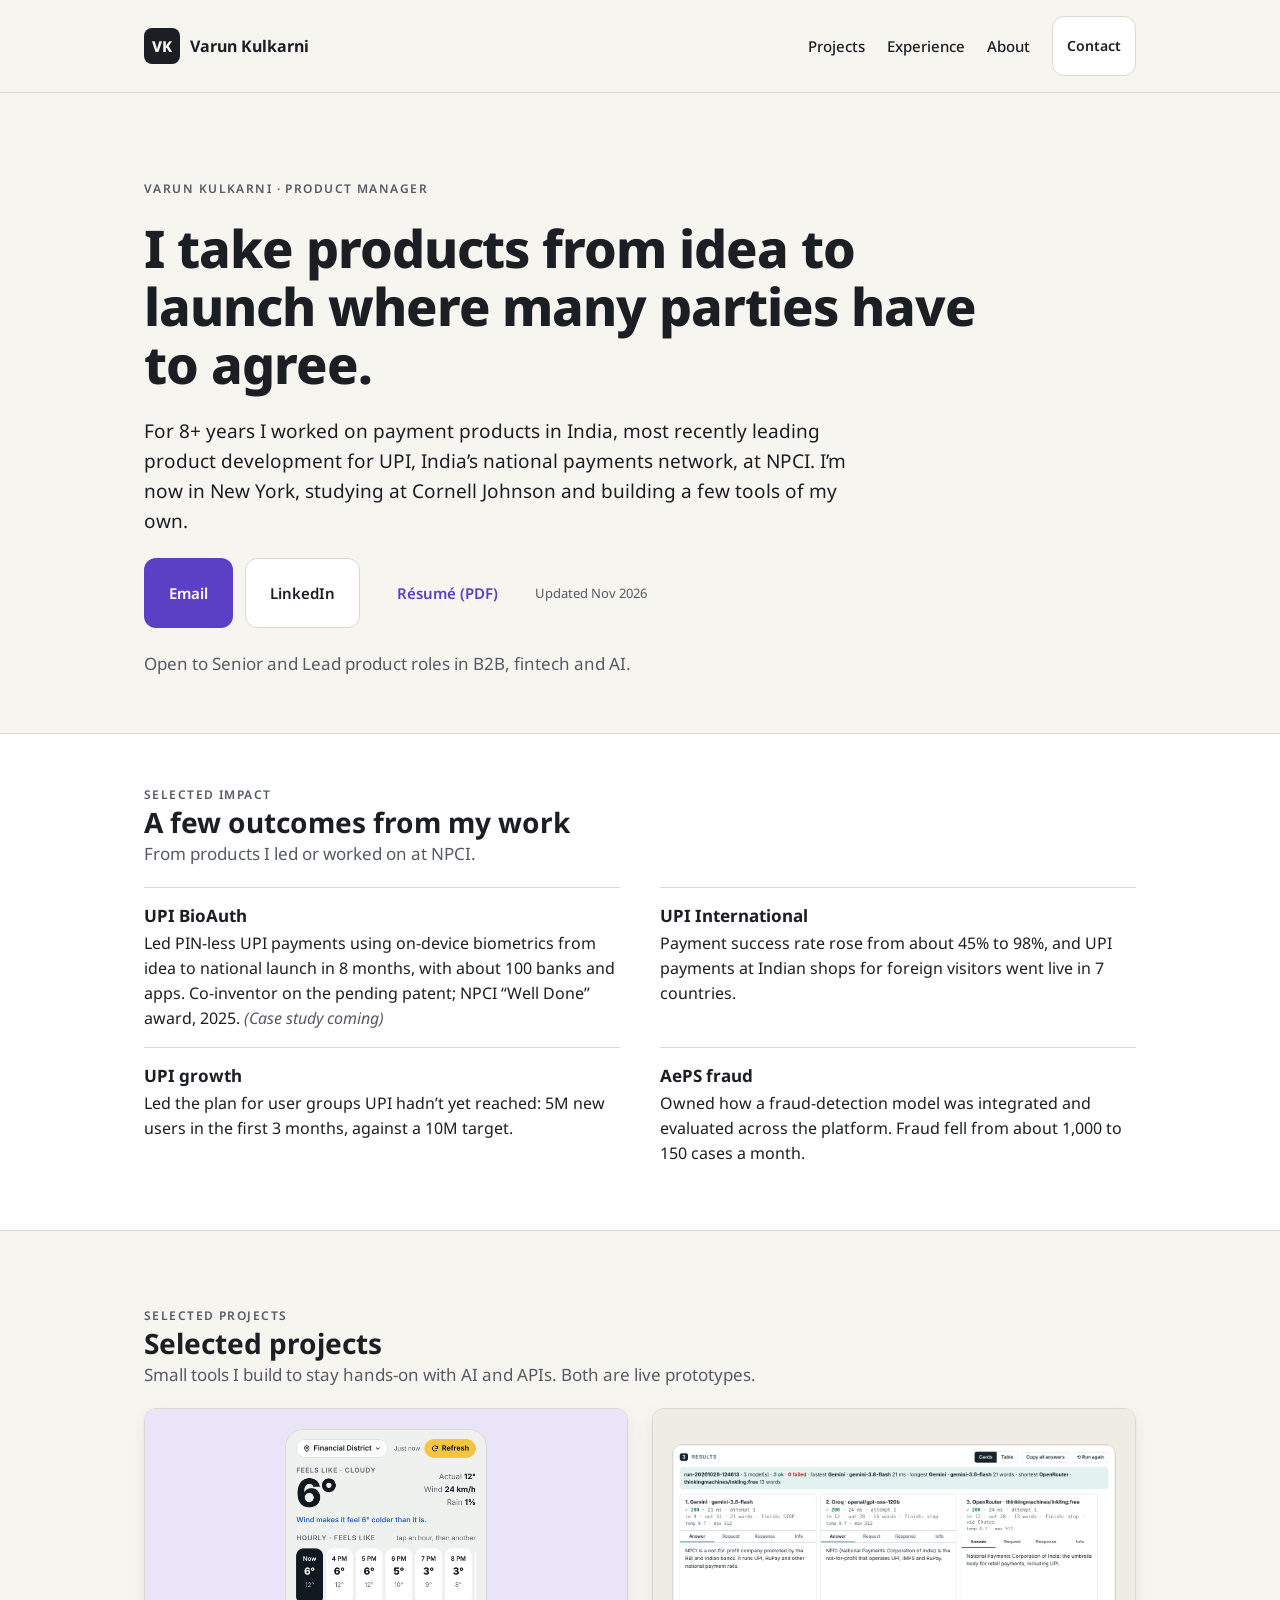
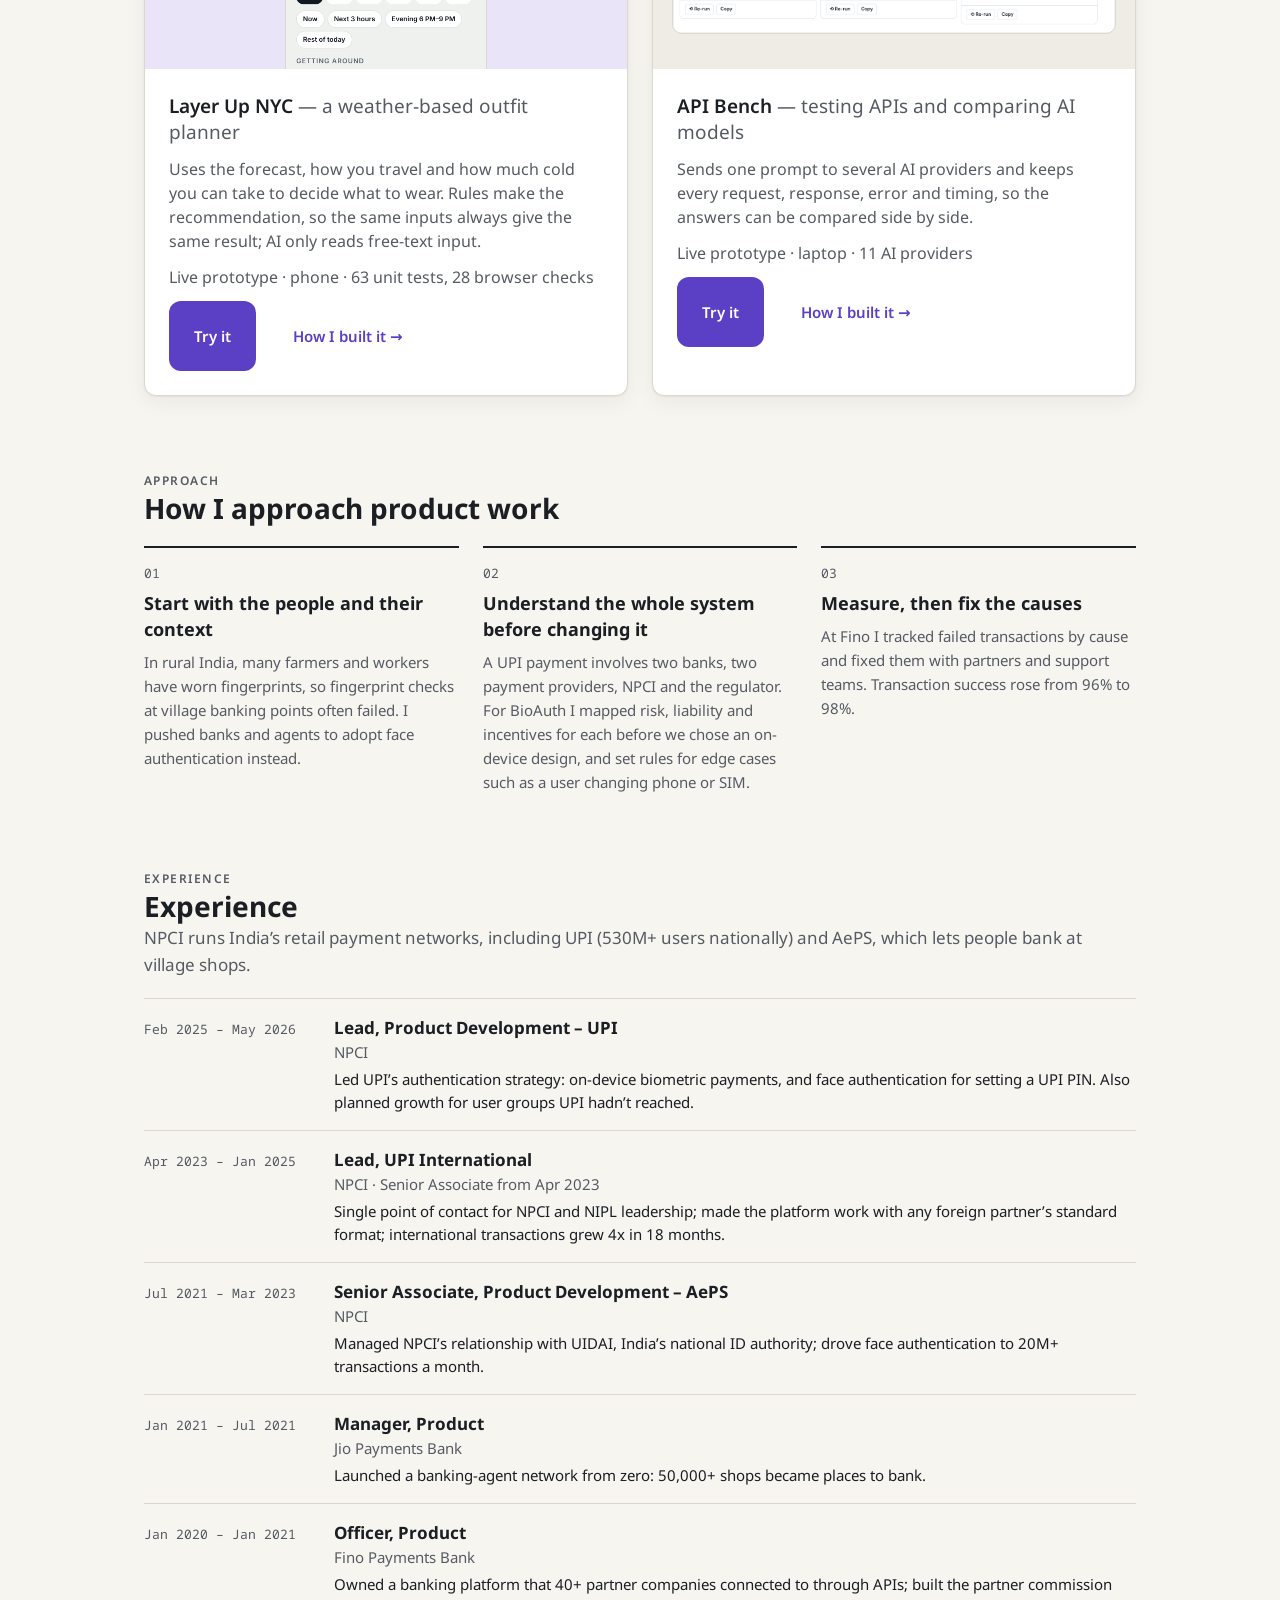
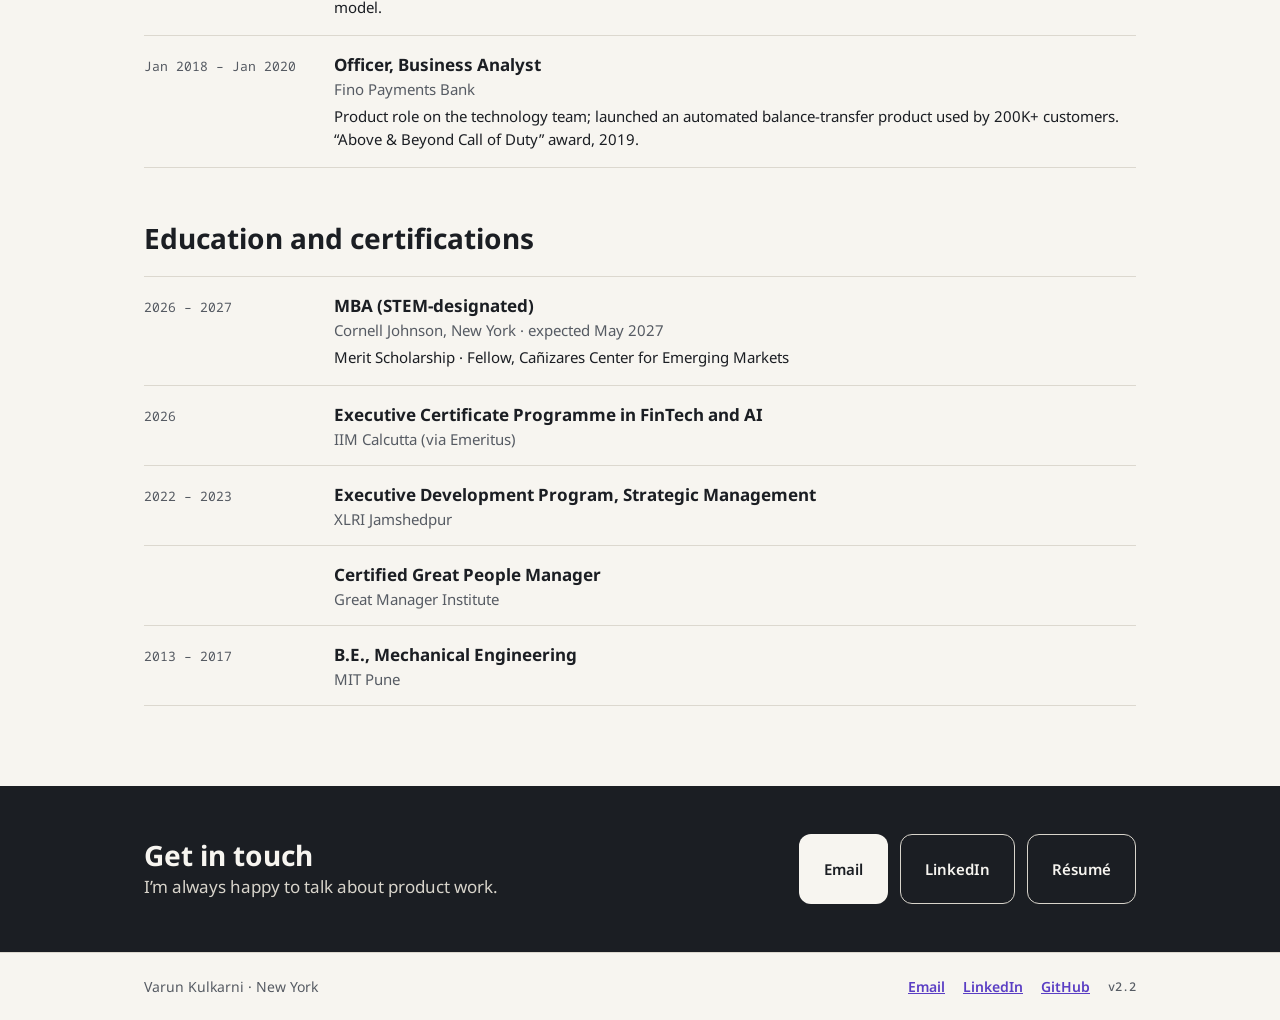
==== index.html @ 5a601a62 "Website v2.2: positioning B content, new API Bench page, calmer layout Co-Authored-By: Claude Opus 5" ====
<!doctype html>
<html lang="en">
<head>
<meta charset="utf-8">
<meta name="viewport" content="width=device-width, initial-scale=1">
<title>Varun Kulkarni · Product manager</title>
<meta name="description" content="Product manager with 8+ years taking products from idea to launch, including UPI at NPCI. Now in New York.">
<meta property="og:title" content="Varun Kulkarni · Product manager">
<meta property="og:description" content="Product manager with 8+ years taking products from idea to launch, including UPI at NPCI. Now in New York.">
<link rel="stylesheet" href="/css/vk-pro.css">
<link rel="stylesheet" href="/css/bundle.css">
<link rel="stylesheet" href="/css/site.css">
<link rel="preconnect" href="https://fonts.googleapis.com">
<link href="https://fonts.googleapis.com/css2?family=Noto+Sans:wght@400;500;600;700;800&amp;family=Noto+Sans+Mono:wght@500;700&amp;display=swap" rel="stylesheet">
</head>
<body>
<div class="vk site">
<header class="top"><nav aria-label="Main" class="wrap navbar">
<a href="/" class="brand"><span class="mark">VK</span><span>Varun Kulkarni</span></a>
<div class="navlinks"><a href="/#projects">Projects</a><a href="/#experience">Experience</a><a href="/about.html">About</a><a class="vk-btn vk-btn--secondary navcta" href="/#contact">Contact</a></div>
</nav></header>
<main>
<section class="wrap hero" aria-labelledby="hero-title">
<span class="vk-eyebrow">Varun Kulkarni · Product manager</span>
<h1 id="hero-title">I take products from idea to launch where many parties have to agree.</h1>
<p class="lede">For 8+ years I worked on payment products in India, most recently leading product development for UPI, India’s national payments network, at NPCI. I’m now in New York, studying at Cornell Johnson and building a few tools of my own.</p>
<div class="actions">
<a class="vk-btn vk-btn--primary" href="mailto:varunkulkarni0995@gmail.com">Email</a>
<a class="vk-btn vk-btn--secondary" href="https://www.linkedin.com/in/vkulkarnipm">LinkedIn</a>
<a class="vk-btn vk-btn--ghost" href="/resume/Varun_Kulkarni_Resume.pdf">Résumé (PDF)</a>
<span class="muted small">Updated Nov 2026</span>
</div>
<p class="muted">Open to Senior and Lead product roles in B2B, fintech and AI.</p>
</section>

<section class="band" aria-labelledby="impact-title"><div class="wrap stack">
<div><span class="vk-eyebrow">Selected impact</span><h2 id="impact-title">A few outcomes from my work</h2><p class="muted">From products I led or worked on at NPCI.</p></div>
<ul class="impact"><li><strong>UPI BioAuth</strong><span>Led PIN-less UPI payments using on-device biometrics from idea to national launch in 8 months, with about 100 banks and apps. Co-inventor on the pending patent; NPCI “Well Done” award, 2025. <em class=muted>(Case study coming)</em></span></li><li><strong>UPI International</strong><span>Payment success rate rose from about 45% to 98%, and UPI payments at Indian shops for foreign visitors went live in 7 countries.</span></li><li><strong>UPI growth</strong><span>Led the plan for user groups UPI hadn’t yet reached: 5M new users in the first 3 months, against a 10M target.</span></li><li><strong>AePS fraud</strong><span>Owned how a fraud-detection model was integrated and evaluated across the platform. Fraud fell from about 1,000 to 150 cases a month.</span></li></ul>
</div></section>

<section id="projects" class="wrap stack section" aria-labelledby="projects-title">
<div><span class="vk-eyebrow">Selected projects</span><h2 id="projects-title">Selected projects</h2><p class="muted">Small tools I build to stay hands-on with AI and APIs. Both are live prototypes.</p></div>
<div class="cards">
<article class="vk-card vk-card--raised proj">
<div class="shot shot--phone"><img src="/img/layer-up-today.png" alt="Layer Up NYC on a phone: feels-like 6°, an hourly strip and today's outfit"></div>
<div class="projbody">
<h3>Layer Up NYC <span class="muted thin">— a weather-based outfit planner</span></h3>
<p>Uses the forecast, how you travel and how much cold you can take to decide what to wear. Rules make the recommendation, so the same inputs always give the same result; AI only reads free-text input.</p>
<p class="muted small">Live prototype · phone · 63 unit tests, 28 browser checks</p>
<div class="actions"><a class="vk-btn vk-btn--primary" href="https://varunkulkarni0995-svg.github.io/layer-up/">Try it</a><a class="vk-btn vk-btn--ghost" href="/layer-up.html">How I built it →</a></div>
</div></article>
<article class="vk-card vk-card--raised proj">
<div class="shot"><img src="/img/api-bench-compare.png" alt="API Bench Compare Models: three AI models answer the same question side by side, with status, time and tokens for each"></div>
<div class="projbody">
<h3>API Bench <span class="muted thin">— testing APIs and comparing AI models</span></h3>
<p>Sends one prompt to several AI providers and keeps every request, response, error and timing, so the answers can be compared side by side.</p>
<p class="muted small">Live prototype · laptop · 11 AI providers</p>
<div class="actions"><a class="vk-btn vk-btn--primary" href="https://varunkulkarni0995-svg.github.io/api-bench/compare.html">Try it</a><a class="vk-btn vk-btn--ghost" href="/api-bench.html">How I built it →</a></div>
</div></article>
</div>
</section>

<section class="wrap stack section" aria-labelledby="how-title">
<div><span class="vk-eyebrow">Approach</span><h2 id="how-title">How I approach product work</h2></div>
<ol class="principles">
<li><span class="vk-num">01</span><strong>Start with the people and their context</strong><span>In rural India, many farmers and workers have worn fingerprints, so fingerprint checks at village banking points often failed. I pushed banks and agents to adopt face authentication instead.</span></li>
<li><span class="vk-num">02</span><strong>Understand the whole system before changing it</strong><span>A UPI payment involves two banks, two payment providers, NPCI and the regulator. For BioAuth I mapped risk, liability and incentives for each before we chose an on-device design, and set rules for edge cases such as a user changing phone or SIM.</span></li>
<li><span class="vk-num">03</span><strong>Measure, then fix the causes</strong><span>At Fino I tracked failed transactions by cause and fixed them with partners and support teams. Transaction success rose from 96% to 98%.</span></li>
</ol>
</section>

<section id="experience" class="wrap stack section" aria-labelledby="exp-title">
<div><span class="vk-eyebrow">Experience</span><h2 id="exp-title">Experience</h2>
<p class="muted">NPCI runs India’s retail payment networks, including UPI (530M+ users nationally) and AePS, which lets people bank at village shops.</p></div>
<ol class="career"><li><span class="when">Feb 2025 – May 2026</span><div class="what"><strong>Lead, Product Development – UPI</strong><span class="org">NPCI</span><span class=take>Led UPI’s authentication strategy: on-device biometric payments, and face authentication for setting a UPI PIN. Also planned growth for user groups UPI hadn’t reached.</span></div></li><li><span class="when">Apr 2023 – Jan 2025</span><div class="what"><strong>Lead, UPI International</strong><span class="org">NPCI · Senior Associate from Apr 2023</span><span class=take>Single point of contact for NPCI and NIPL leadership; made the platform work with any foreign partner’s standard format; international transactions grew 4x in 18 months.</span></div></li><li><span class="when">Jul 2021 – Mar 2023</span><div class="what"><strong>Senior Associate, Product Development – AePS</strong><span class="org">NPCI</span><span class=take>Managed NPCI’s relationship with UIDAI, India’s national ID authority; drove face authentication to 20M+ transactions a month.</span></div></li><li><span class="when">Jan 2021 – Jul 2021</span><div class="what"><strong>Manager, Product</strong><span class="org">Jio Payments Bank</span><span class=take>Launched a banking-agent network from zero: 50,000+ shops became places to bank.</span></div></li><li><span class="when">Jan 2020 – Jan 2021</span><div class="what"><strong>Officer, Product</strong><span class="org">Fino Payments Bank</span><span class=take>Owned a banking platform that 40+ partner companies connected to through APIs; built the partner commission model.</span></div></li><li><span class="when">Jan 2018 – Jan 2020</span><div class="what"><strong>Officer, Business Analyst</strong><span class="org">Fino Payments Bank</span><span class=take>Product role on the technology team; launched an automated balance-transfer product used by 200K+ customers. “Above &amp; Beyond Call of Duty” award, 2019.</span></div></li></ol>
<h2 id="edu-title" style="margin-top:32px">Education and certifications</h2>
<ol class="career"><li><span class="when">2026 – 2027</span><div class="what"><strong>MBA (STEM-designated)</strong><span class="org">Cornell Johnson, New York · expected May 2027</span><span class=take>Merit Scholarship · Fellow, Cañizares Center for Emerging Markets</span></div></li><li><span class="when">2026</span><div class="what"><strong>Executive Certificate Programme in FinTech and AI</strong><span class="org">IIM Calcutta (via Emeritus)</span></div></li><li><span class="when">2022 – 2023</span><div class="what"><strong>Executive Development Program, Strategic Management</strong><span class="org">XLRI Jamshedpur</span></div></li><li><span class="when"></span><div class="what"><strong>Certified Great People Manager</strong><span class="org">Great Manager Institute</span></div></li><li><span class="when">2013 – 2017</span><div class="what"><strong>B.E., Mechanical Engineering</strong><span class="org">MIT Pune</span></div></li></ol>
</section>

<section id="contact" class="contact" aria-labelledby="contact-title"><div class="wrap contactrow">
<div><h2 id="contact-title">Get in touch</h2><p>I’m always happy to talk about product work.</p></div>
<div class="actions"><a class="vk-btn invert" href="mailto:varunkulkarni0995@gmail.com">Email</a><a class="vk-btn outline" href="https://www.linkedin.com/in/vkulkarnipm">LinkedIn</a><a class="vk-btn outline" href="/resume/Varun_Kulkarni_Resume.pdf">Résumé</a></div>
</div></section>
</main>
<footer class="foot"><div class="wrap footrow">
<span class="muted">Varun Kulkarni · New York</span>
<span class="footlinks"><a href="mailto:varunkulkarni0995@gmail.com">Email</a><a href="https://www.linkedin.com/in/vkulkarnipm">LinkedIn</a><a href="https://github.com/varunkulkarni0995-svg">GitHub</a><span class="ver">v2.2</span></span>
</div></footer>
</div>
</body>
</html>
---- css/vk-pro.css ----
/* VK design system, Pro theme, as CSS variables (values from ds/vk/tokens.json) */
:root{
--surface-0:#f7f5f0;--surface-1:#ffffff;--surface-2:#efece5;
--ink:#1b1e23;--ink-muted:#565b63;--line:#dcd8cf;
--accent:#5b3fc4;--on-accent:#ffffff;--accent-soft:#ece7fb;--highlight:#f2a33a;
--success:#1e7f4f;--warning:#9a5800;--danger:#c0322b;
--font-sans:"Noto Sans","Segoe UI",system-ui,sans-serif;
--font-mono:"Noto Sans Mono","Cascadia Mono",ui-monospace,monospace;
--space-1:4px;--space-2:8px;--space-3:12px;--space-4:16px;--space-6:24px;--space-8:32px;--space-12:48px;--space-16:64px;
--radius-sm:6px;--radius-md:12px;--radius-lg:20px;--radius-pill:999px;
--stroke-hair:1px;--stroke-bold:3px;--stroke-focus:3px;
--shadow-card:0 1px 2px rgba(27,30,35,0.06),0 6px 20px rgba(27,30,35,0.06);
}
---- css/bundle.css ----
/* Varun Kulkarni design system: component styles. Reads only token variables. */
.vk { font-family: var(--font-sans); color: var(--ink); }
.vk-btn {
  display: inline-flex; align-items: center; justify-content: center; gap: var(--space-2);
  min-height: 44px; padding: var(--space-3) var(--space-6);
  font: 600 15px/20px var(--font-sans);
  border-radius: var(--radius-md); border: var(--stroke-hair) solid transparent;
  cursor: pointer; text-decoration: none;
}
.vk-btn--primary { background: var(--accent); color: var(--on-accent); }
.vk-btn--secondary { background: var(--surface-1); color: var(--ink); border-color: var(--line); }
.vk-btn--ghost { background: transparent; color: var(--accent); }
.vk-btn--danger { background: var(--danger); color: #ffffff; }
.vk-btn:hover { filter: brightness(0.95); }
.vk-btn:focus-visible, .vk-input:focus-visible { outline: var(--stroke-focus) solid var(--accent); outline-offset: 2px; }
.vk-btn[disabled] { opacity: 0.45; cursor: not-allowed; }

.vk-card {
  background: var(--surface-1); color: var(--ink);
  border: var(--stroke-hair) solid var(--line); border-radius: var(--radius-md);
  padding: var(--space-6); display: flex; flex-direction: column; gap: var(--space-3);
}
.vk-card--raised { box-shadow: var(--shadow-card); }
.vk-eyebrow { font: 600 12px/16px var(--font-sans); letter-spacing: 0.12em; text-transform: uppercase; color: var(--ink-muted); }
.vk-card h3 { margin: 0; font: 600 19px/26px var(--font-sans); }
.vk-card p { margin: 0; font: 400 16px/24px var(--font-sans); color: var(--ink-muted); }
.vk-num { font-family: var(--font-mono); font-variant-numeric: tabular-nums; }

.vk-badge {
  display: inline-flex; align-items: center; gap: var(--space-1);
  padding: 2px var(--space-2); border-radius: var(--radius-pill);
  font: 600 12px/18px var(--font-sans); border: var(--stroke-hair) solid currentColor;
}
.vk-badge--info { background: var(--accent-soft); color: var(--ink); border-color: var(--accent); }
.vk-badge--success { color: var(--success); }
.vk-badge--warning { color: var(--warning); }
.vk-badge--danger { color: var(--danger); }

.vk-field { display: flex; flex-direction: column; gap: var(--space-1); }
.vk-field label { font: 600 14px/20px var(--font-sans); color: var(--ink); }
.vk-field small { font: 400 14px/20px var(--font-sans); color: var(--ink-muted); }
.vk-input {
  min-height: 44px; padding: var(--space-2) var(--space-3);
  font: 400 16px/24px var(--font-sans); color: var(--ink);
  background: var(--surface-1); border: var(--stroke-hair) solid var(--line); border-radius: var(--radius-sm);
}
.vk-field--error .vk-input { border-color: var(--danger); }
.vk-field--error small { color: var(--danger); }

.vk-alert {
  display: flex; gap: var(--space-3); align-items: flex-start;
  padding: var(--space-4); border-radius: var(--radius-md);
  background: var(--surface-1); border: var(--stroke-hair) solid var(--line);
  font: 400 16px/24px var(--font-sans);
}
.vk-alert strong { display: block; font-weight: 700; }
.vk-alert--success { border-color: var(--success); }
.vk-alert--warning { border-color: var(--warning); }
.vk-alert--danger { border-color: var(--danger); }
.vk-alert svg { flex: none; }

.vk-cast {
  display: flex; align-items: center; gap: var(--space-6);
  padding: var(--space-6); border-radius: var(--radius-lg);
  background: var(--surface-1); border: var(--stroke-hair) solid var(--line);
}
.vk-cast img { width: 140px; height: 160px; object-fit: contain; flex: none; }
.vk-cast h3 { margin: 0 0 var(--space-1); font: 700 19px/26px var(--font-sans); }
.vk-cast p { margin: 0 0 var(--space-3); font: 400 16px/24px var(--font-sans); color: var(--ink-muted); }

/* Play mode turns borders bold and shadows hard */
[data-theme="play"] .vk-btn, [data-theme="play"] .vk-card, [data-theme="play"] .vk-input,
[data-theme="play"] .vk-alert, [data-theme="play"] .vk-cast { border-width: var(--stroke-bold); border-color: var(--ink); }
[data-theme="play"] .vk-btn--primary, [data-theme="play"] .vk-card--raised, [data-theme="play"] .vk-cast { box-shadow: var(--shadow-card); }
/* Trust mode: bigger targets */
[data-theme="trust"] .vk-btn { min-height: 48px; font-size: 17px; }
[data-theme="trust"] .vk-input { min-height: 48px; }
---- css/site.css ----
/* Site styles (v2.2): calm, editorial layout on the VK Pro tokens */
body{margin:0;background:var(--surface-0)}
.site{background:var(--surface-0);color:var(--ink);font-family:var(--font-sans);min-height:100vh;display:flex;flex-direction:column}
.site main{flex:1}
a{color:var(--accent)}a:hover{color:#3f2a94}
.wrap{max-width:1040px;margin:0 auto;padding-left:24px;padding-right:24px;box-sizing:border-box;width:100%}
.stack{display:flex;flex-direction:column;gap:20px}
.muted{color:var(--ink-muted)}.small{font-size:13px}.thin{font-weight:400}
h1{margin:0;font-size:clamp(34px,5vw,52px);line-height:1.12;font-weight:800;letter-spacing:-.02em;max-width:860px}
h2{margin:0;font-size:28px;line-height:36px;font-weight:700}
h3{margin:0;font-size:21px;line-height:29px}
p{margin:0;font-size:17px;line-height:27px}
.lede{font-size:19px;line-height:30px;max-width:720px}
.actions{display:flex;flex-wrap:wrap;gap:12px;align-items:center}

/* header / footer */
.top{border-bottom:1px solid var(--line)}
.navbar{display:flex;flex-wrap:wrap;align-items:center;justify-content:space-between;gap:16px;padding-top:16px;padding-bottom:16px}
.brand{display:flex;align-items:center;gap:10px;text-decoration:none;color:var(--ink);font-weight:700}
.mark{width:36px;height:36px;border-radius:8px;background:var(--ink);color:var(--surface-0);display:flex;align-items:center;justify-content:center;font-weight:800;font-size:15px}
.navlinks{display:flex;flex-wrap:wrap;align-items:center;gap:22px;font-size:15px;font-weight:500}
.navlinks a{color:var(--ink);text-decoration:none}
.navlinks a[aria-current]{text-decoration:underline;text-underline-offset:6px}
.navcta{padding:7px 14px !important;font-size:14px !important}
.foot{border-top:1px solid var(--line)}
.site main{padding-bottom:64px}
.site main:has(.contact){padding-bottom:0}
.footrow{display:flex;flex-wrap:wrap;justify-content:space-between;align-items:center;gap:16px;padding-top:24px;padding-bottom:24px;font-size:14px}
.footlinks{display:flex;flex-wrap:wrap;gap:18px;align-items:center;font-weight:600}
.ver{font-family:var(--font-mono);font-size:12px;font-weight:500;color:var(--ink-muted)}

/* home */
.hero{padding-top:88px;padding-bottom:56px;display:flex;flex-direction:column;gap:22px}
.band{border-top:1px solid var(--line);border-bottom:1px solid var(--line);background:var(--surface-1)}
.band .wrap{padding-top:48px;padding-bottom:48px}
.section{padding-top:72px}
.impact{list-style:none;margin:0;padding:0;display:grid;grid-template-columns:repeat(auto-fit,minmax(min(100%,440px),1fr));gap:0 40px}
.impact li{display:flex;flex-direction:column;gap:4px;padding:16px 0;border-top:1px solid var(--line)}
.impact strong{font-size:17px}
.impact span{font-size:16px;line-height:25px}
.cards{display:grid;grid-template-columns:repeat(auto-fit,minmax(min(100%,420px),1fr));gap:24px}
.proj{padding:0 !important;gap:0 !important;overflow:hidden}
.shot{background:var(--surface-2);height:260px;display:flex;align-items:center;justify-content:center;padding:20px;box-sizing:border-box;overflow:hidden}
.shot img{max-width:100%;max-height:100%;border-radius:10px;border:1px solid var(--line)}
.shot--phone{background:#e9e4f8;align-items:flex-start;padding-bottom:0}
.shot--phone img{width:200px;max-height:none;border-radius:18px 18px 0 0}
.projbody{padding:24px;display:flex;flex-direction:column;gap:12px}
.principles{list-style:none;margin:0;padding:0;display:grid;grid-template-columns:repeat(auto-fit,minmax(min(100%,280px),1fr));gap:24px}
.principles li{border-top:2px solid var(--ink);padding-top:16px;display:flex;flex-direction:column;gap:8px}
.principles .vk-num{font-size:13px;color:var(--ink-muted)}
.principles strong{font-size:18px;line-height:26px}
.principles span:last-child{font-size:15px;line-height:24px;color:var(--ink-muted)}
.career{list-style:none;margin:0;padding:0;border-top:1px solid var(--line)}
.career li{display:grid;grid-template-columns:170px minmax(0,1fr);gap:20px;align-items:baseline;padding:16px 0;border-bottom:1px solid var(--line)}
.career .when{font-family:var(--font-mono);font-size:13px;color:var(--ink-muted)}
.career .what{display:flex;flex-direction:column;gap:2px}
.career strong{font-size:17px;line-height:25px}
.career .org{font-size:15px;color:var(--ink-muted)}
.career .take{font-size:15px;line-height:23px;padding-top:4px}
.contact{background:var(--ink);color:var(--surface-0);margin-top:80px}
.contact h2,.contact p{color:var(--surface-0)}
.contact p{color:#d8d4cb}
.contactrow{display:flex;flex-wrap:wrap;align-items:center;justify-content:space-between;gap:24px;padding-top:48px;padding-bottom:48px}
.vk-btn.invert{background:var(--surface-0);color:var(--ink)}
.vk-btn.outline{background:transparent;color:var(--surface-0);border:1px solid #d8d4cb}
.contact + .foot,.contact ~ .foot{margin-top:0}

/* build pages */
.page{padding-top:48px}
.narrow{max-width:760px}
.back{font-size:14px;font-weight:600;text-decoration:none}
.badges{display:flex;flex-wrap:wrap;gap:8px}
.fig{margin:8px 0 0;display:flex;flex-direction:column;gap:10px}
.fig img{width:100%;height:auto;border-radius:12px;border:1px solid var(--line)}
.fig--phone{align-items:center}.fig--phone img{width:280px;border-radius:24px}
.fig figcaption{font-size:14px;color:var(--ink-muted)}
.rows{border-top:1px solid var(--line)}
.row{display:grid;grid-template-columns:180px minmax(0,1fr);gap:24px;padding:18px 0;border-bottom:1px solid var(--line)}
.row .vk-eyebrow{padding-top:4px}
.decisions{display:grid;grid-template-columns:repeat(auto-fit,minmax(min(100%,290px),1fr));gap:16px}
.decisions p{font-size:15px;line-height:23px}

/* 404 */
.nf{display:flex;flex-wrap:wrap;gap:48px;align-items:center;justify-content:center;padding-top:64px}
.nfimg{flex:0 1 320px;aspect-ratio:1/1;border-radius:20px;background:#b7c9a8;display:flex;align-items:center;justify-content:center}
.nfimg img{width:78%}
.nf .stack{flex:1 1 340px;max-width:480px}

@media (max-width:640px){
  .hero{padding-top:48px}
  .career li,.row{grid-template-columns:1fr;gap:4px}
  .navlinks{gap:14px}
  .section{padding-top:56px}
}
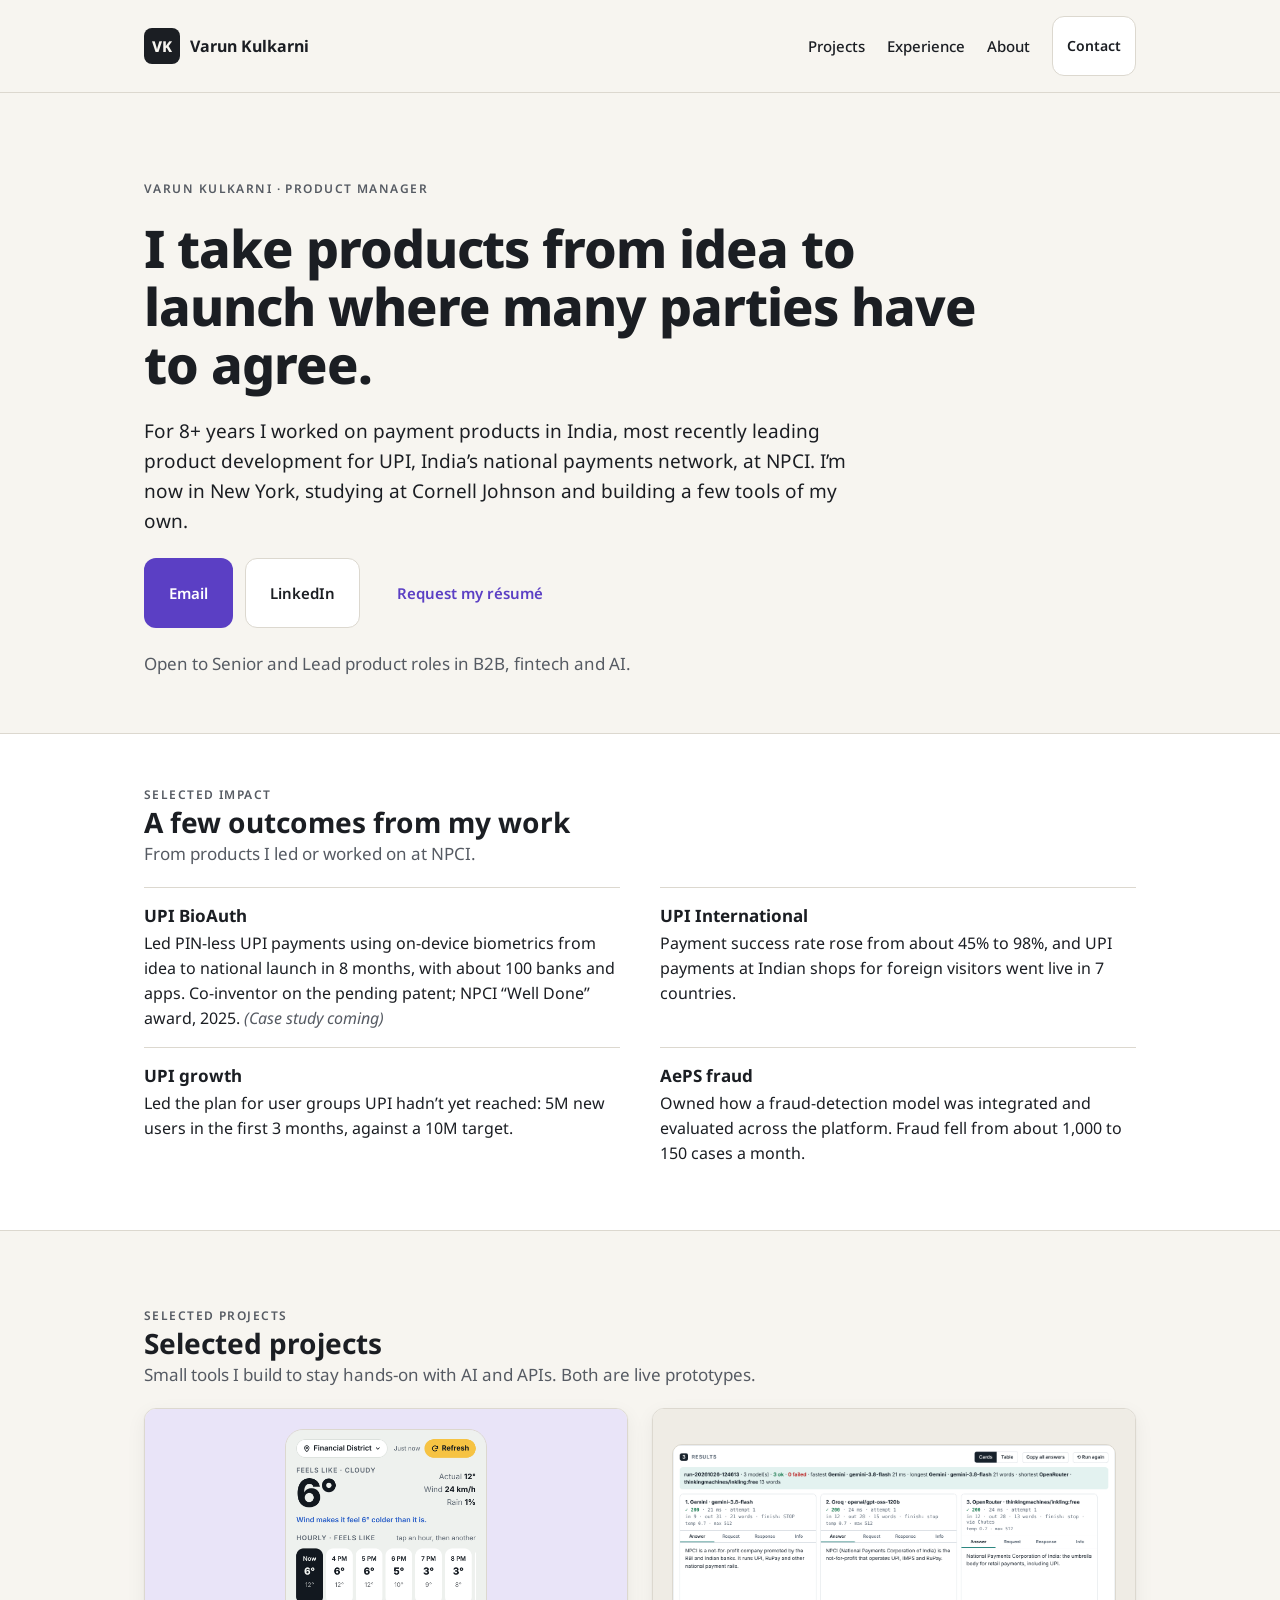
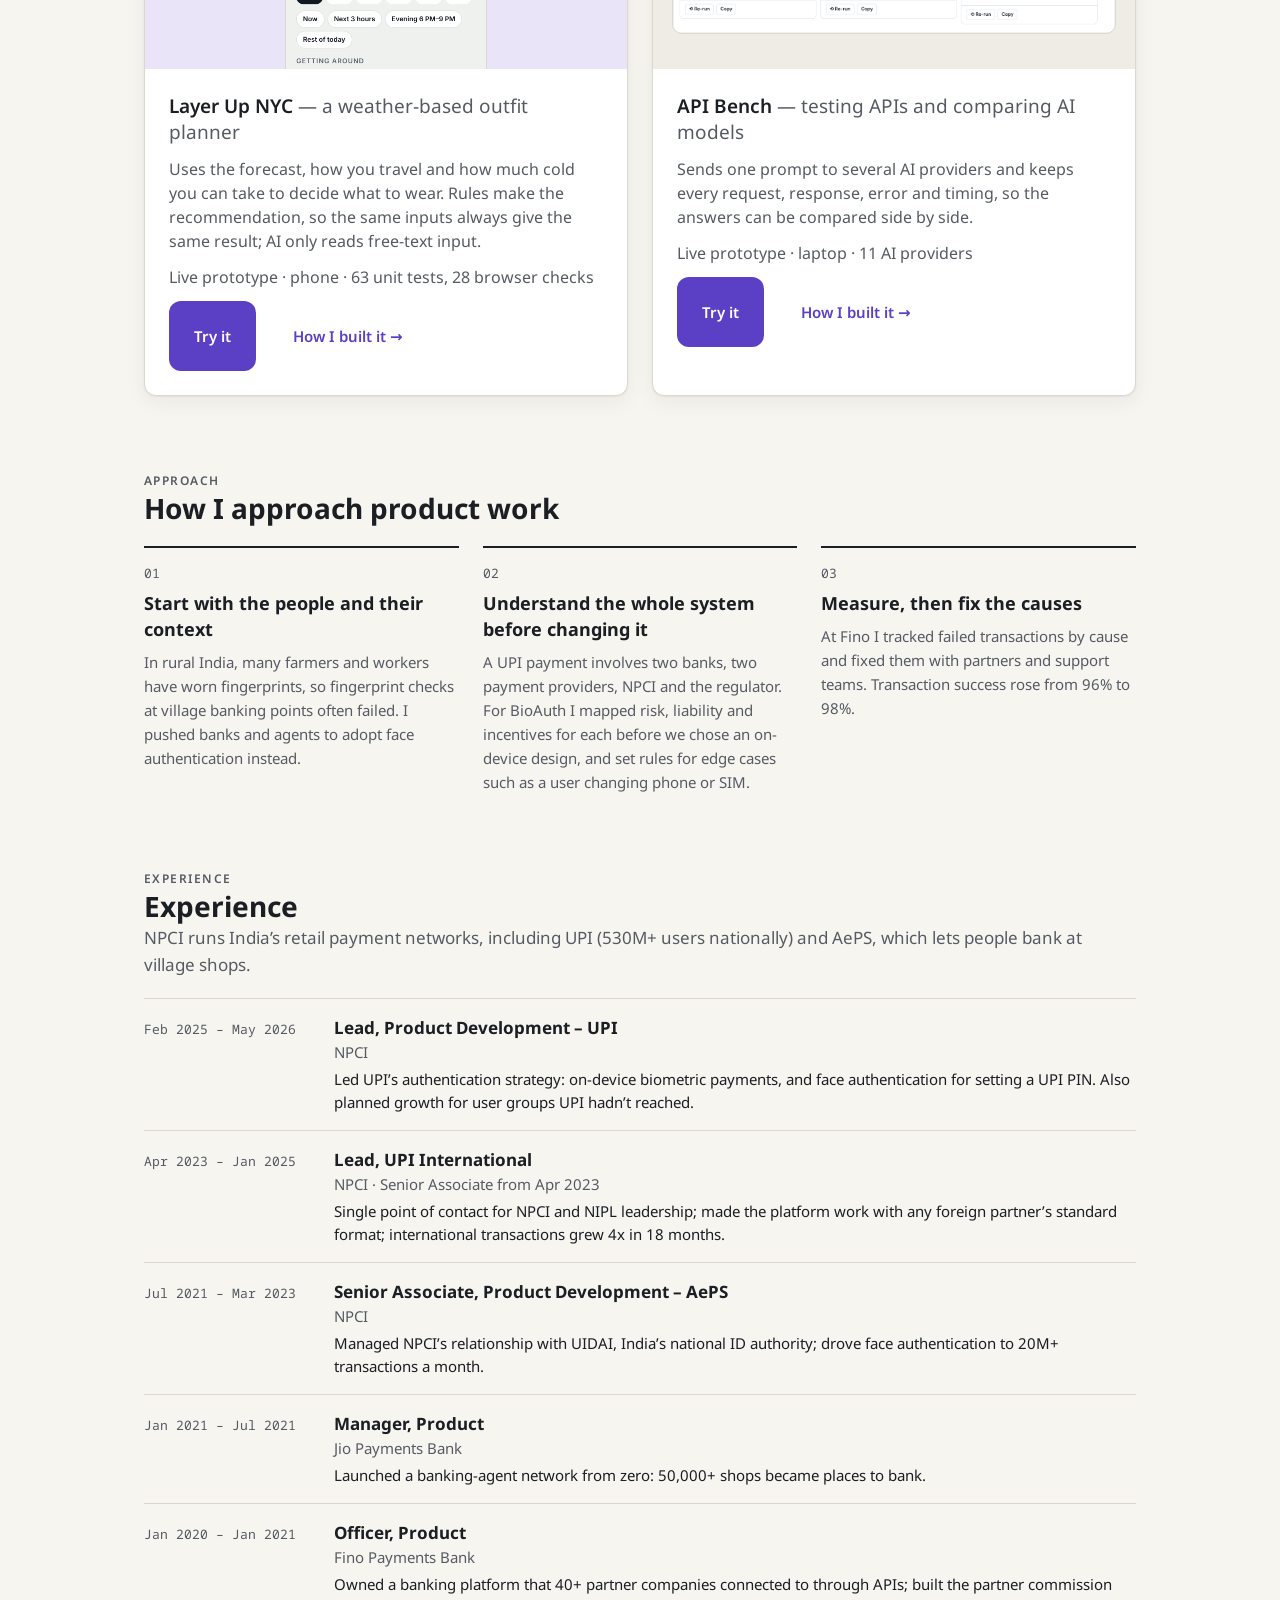
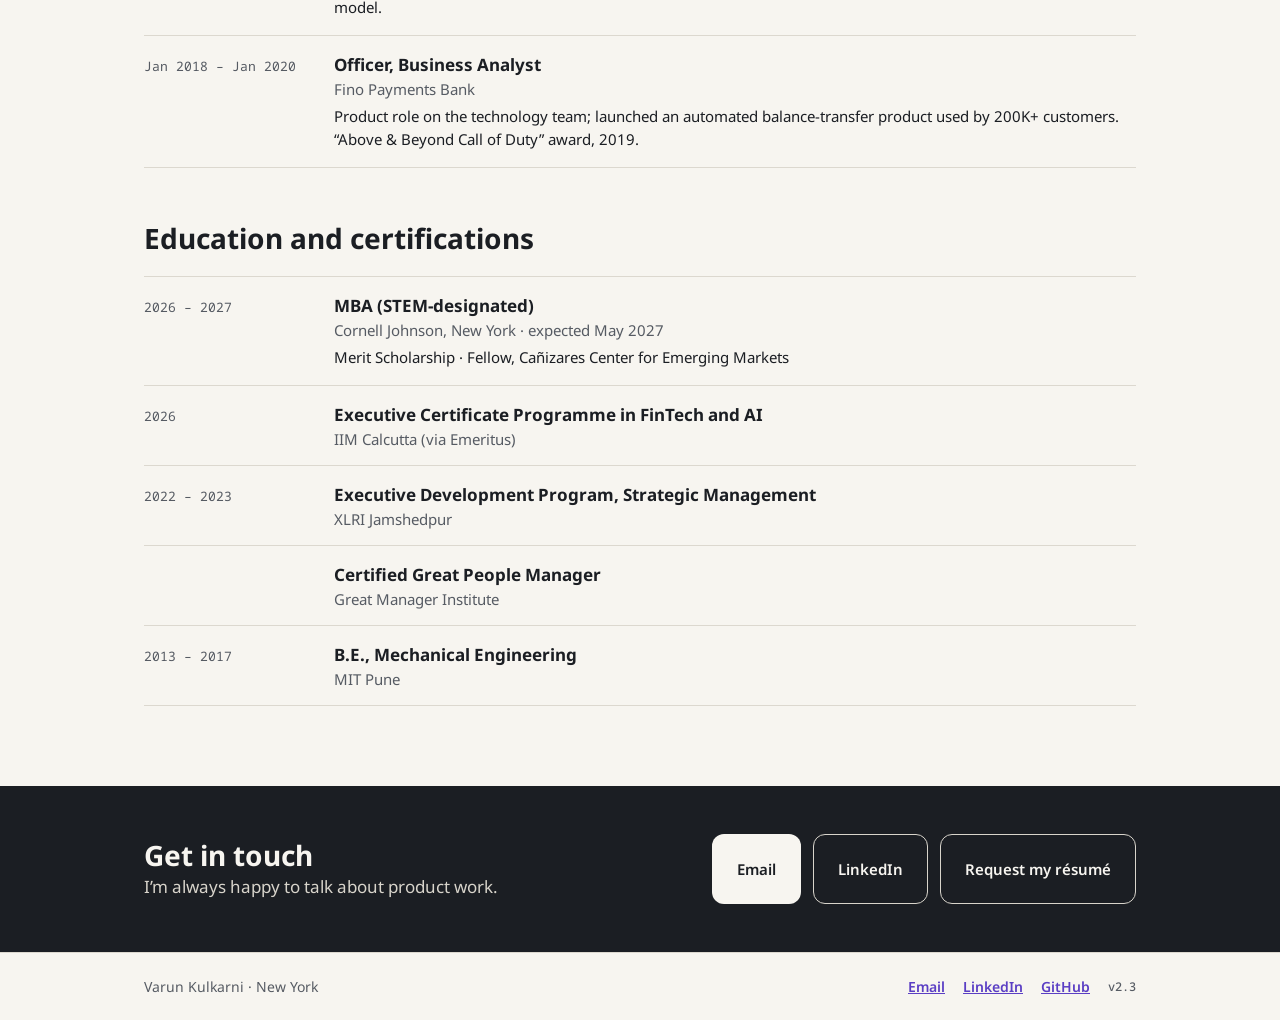
==== commit 9701e09b: "Website v2.3: remove public résumé PDF; résumé available on request by email Co-Authored-By: Claude " ====
--- a/index.html
+++ b/index.html
@@ -27,8 +27,7 @@
 <div class="actions">
 <a class="vk-btn vk-btn--primary" href="mailto:varunkulkarni0995@gmail.com">Email</a>
 <a class="vk-btn vk-btn--secondary" href="https://www.linkedin.com/in/vkulkarnipm">LinkedIn</a>
-<a class="vk-btn vk-btn--ghost" href="/resume/Varun_Kulkarni_Resume.pdf">Résumé (PDF)</a>
-<span class="muted small">Updated Nov 2026</span>
+<a class="vk-btn vk-btn--ghost" href="mailto:varunkulkarni0995@gmail.com?subject=R%C3%A9sum%C3%A9%20request">Request my résumé</a>
 </div>
 <p class="muted">Open to Senior and Lead product roles in B2B, fintech and AI.</p>
 </section>
@@ -79,12 +78,12 @@
 
 <section id="contact" class="contact" aria-labelledby="contact-title"><div class="wrap contactrow">
 <div><h2 id="contact-title">Get in touch</h2><p>I’m always happy to talk about product work.</p></div>
-<div class="actions"><a class="vk-btn invert" href="mailto:varunkulkarni0995@gmail.com">Email</a><a class="vk-btn outline" href="https://www.linkedin.com/in/vkulkarnipm">LinkedIn</a><a class="vk-btn outline" href="/resume/Varun_Kulkarni_Resume.pdf">Résumé</a></div>
+<div class="actions"><a class="vk-btn invert" href="mailto:varunkulkarni0995@gmail.com">Email</a><a class="vk-btn outline" href="https://www.linkedin.com/in/vkulkarnipm">LinkedIn</a><a class="vk-btn outline" href="mailto:varunkulkarni0995@gmail.com?subject=R%C3%A9sum%C3%A9%20request">Request my résumé</a></div>
 </div></section>
 </main>
 <footer class="foot"><div class="wrap footrow">
 <span class="muted">Varun Kulkarni · New York</span>
-<span class="footlinks"><a href="mailto:varunkulkarni0995@gmail.com">Email</a><a href="https://www.linkedin.com/in/vkulkarnipm">LinkedIn</a><a href="https://github.com/varunkulkarni0995-svg">GitHub</a><span class="ver">v2.2</span></span>
+<span class="footlinks"><a href="mailto:varunkulkarni0995@gmail.com">Email</a><a href="https://www.linkedin.com/in/vkulkarnipm">LinkedIn</a><a href="https://github.com/varunkulkarni0995-svg">GitHub</a><span class="ver">v2.3</span></span>
 </div></footer>
 </div>
 </body>
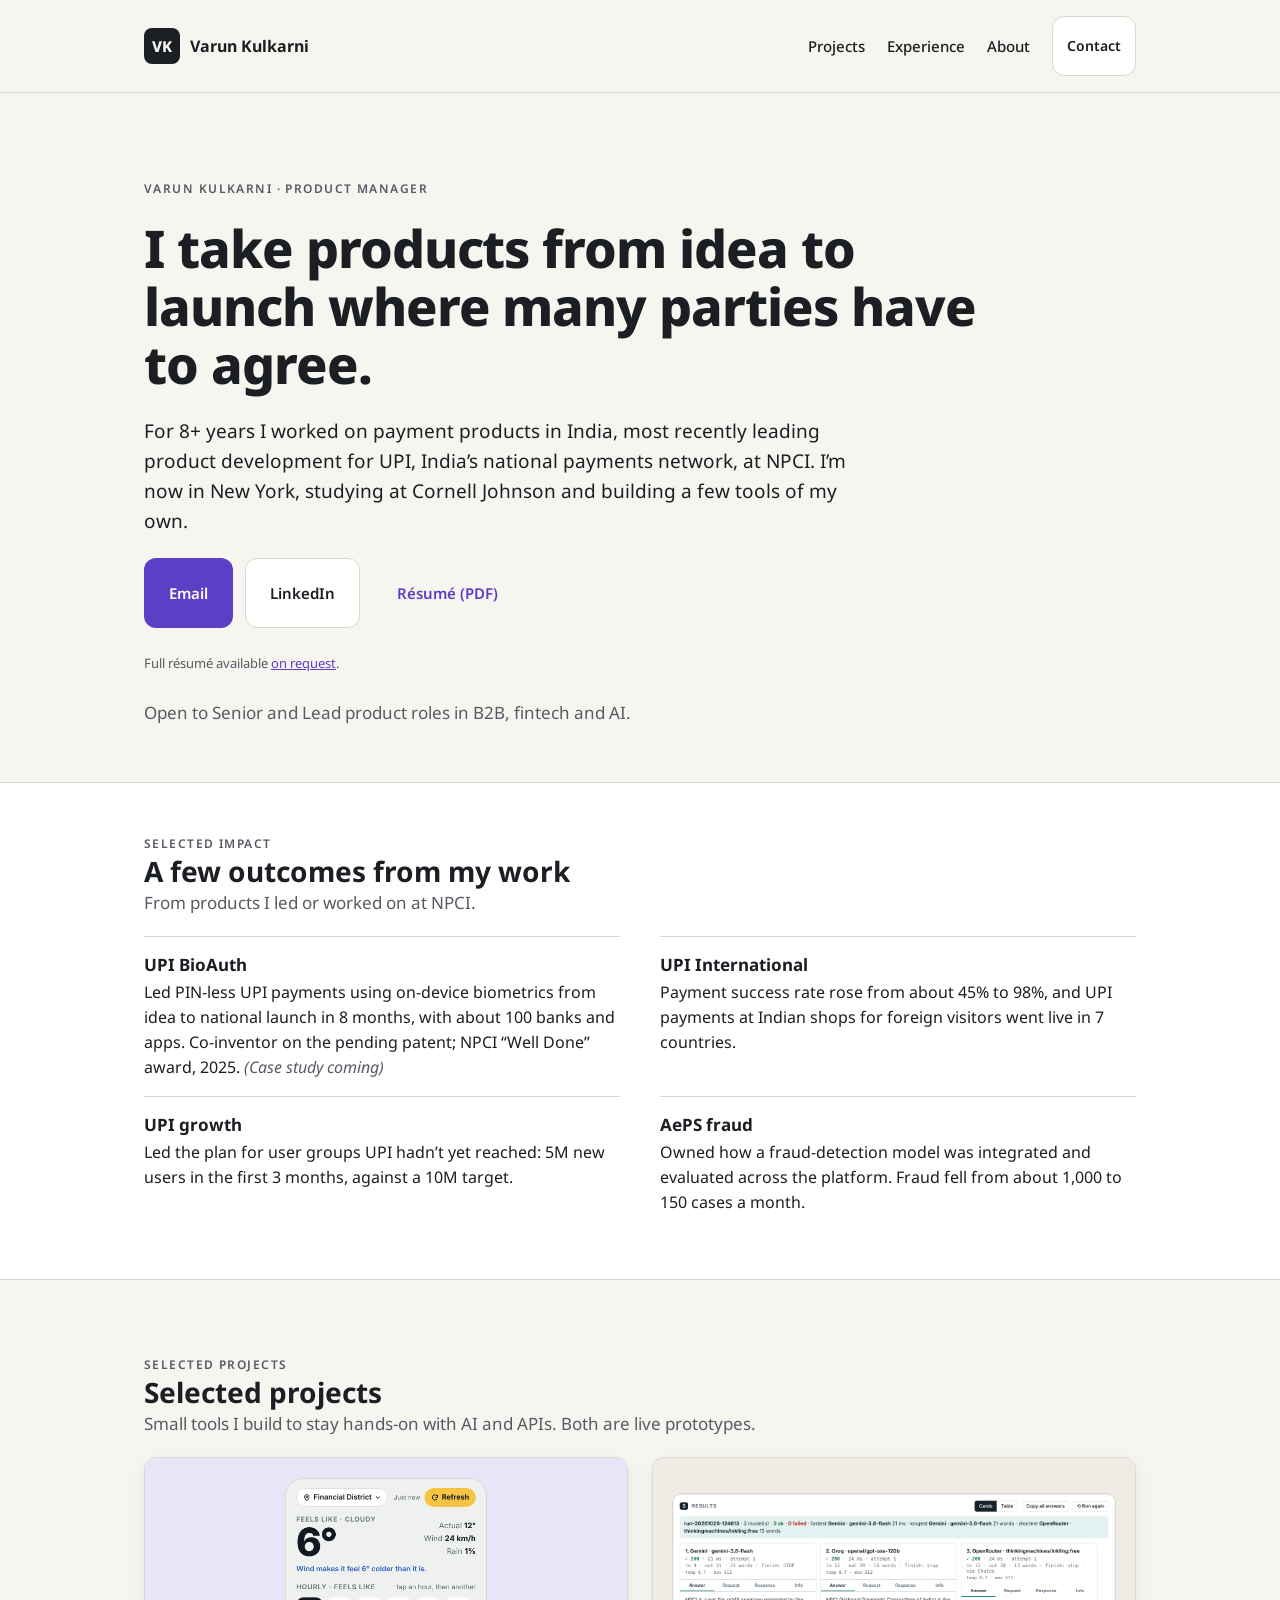
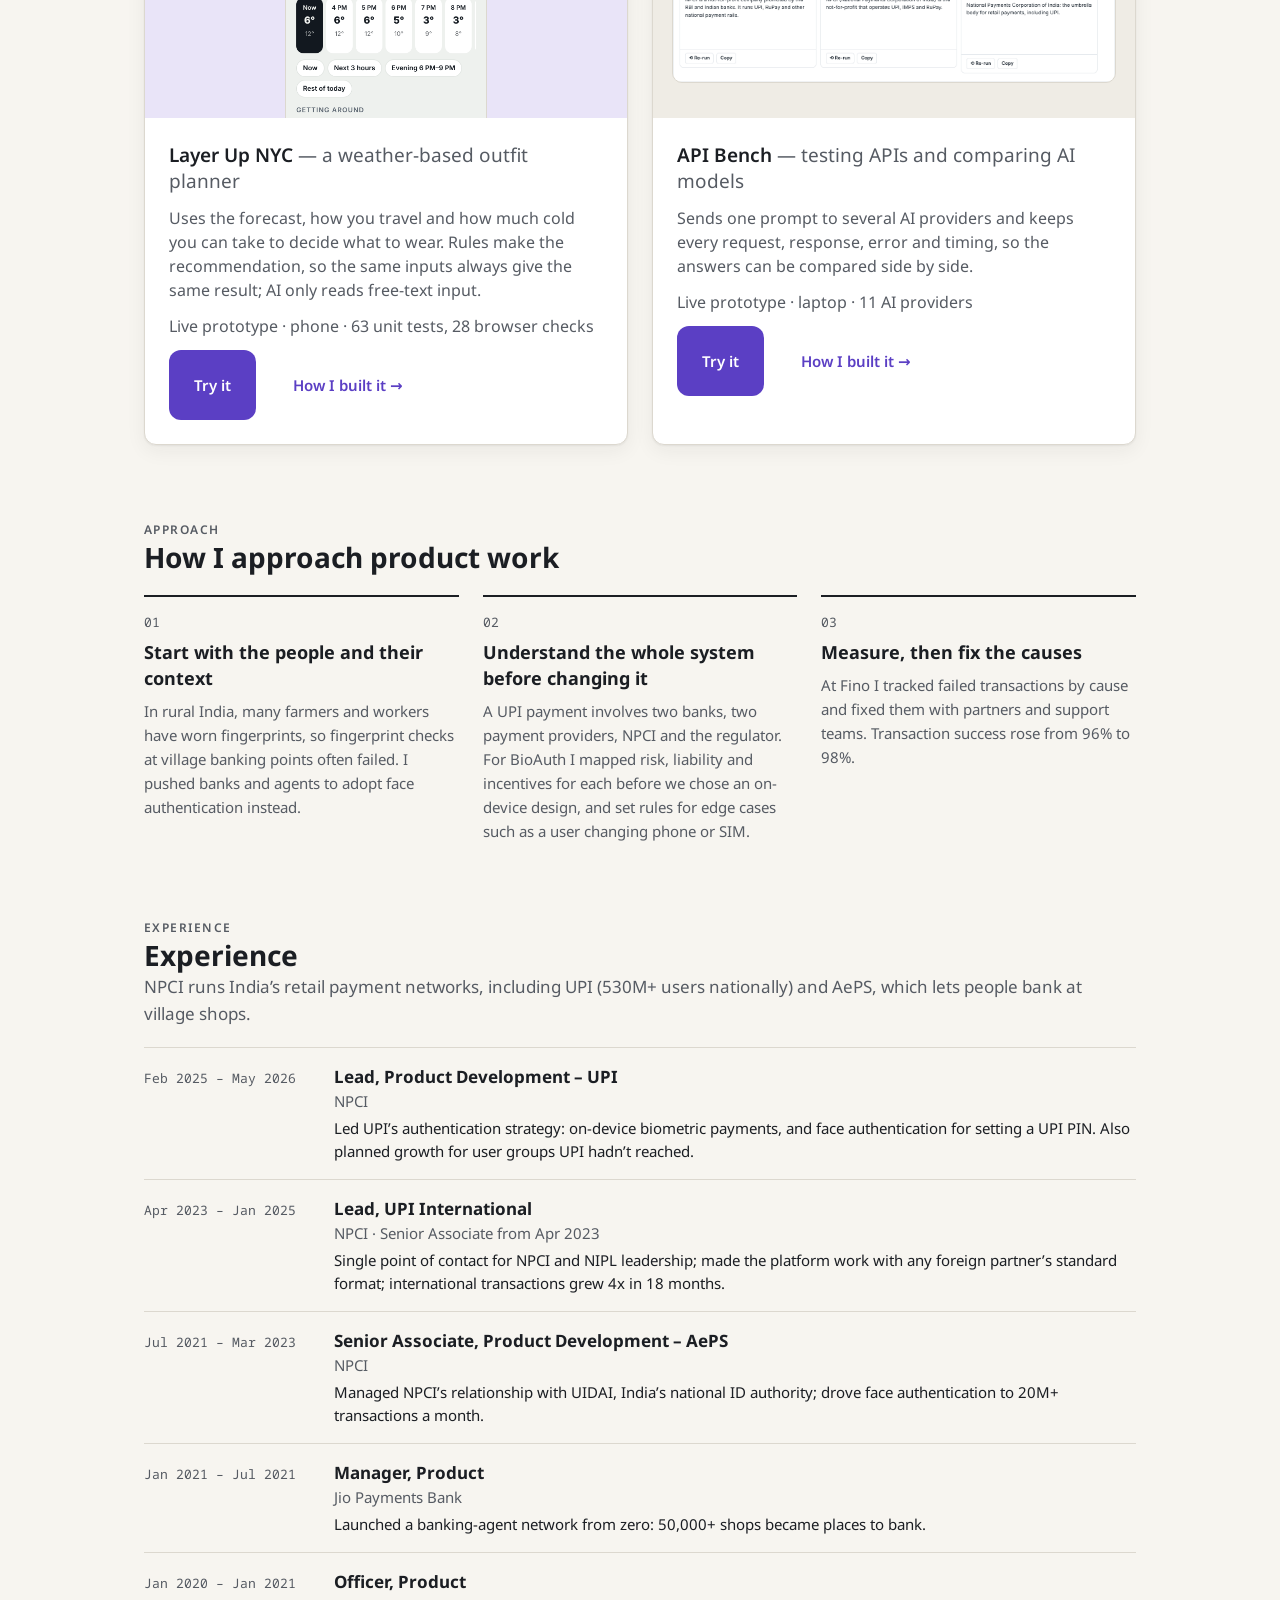
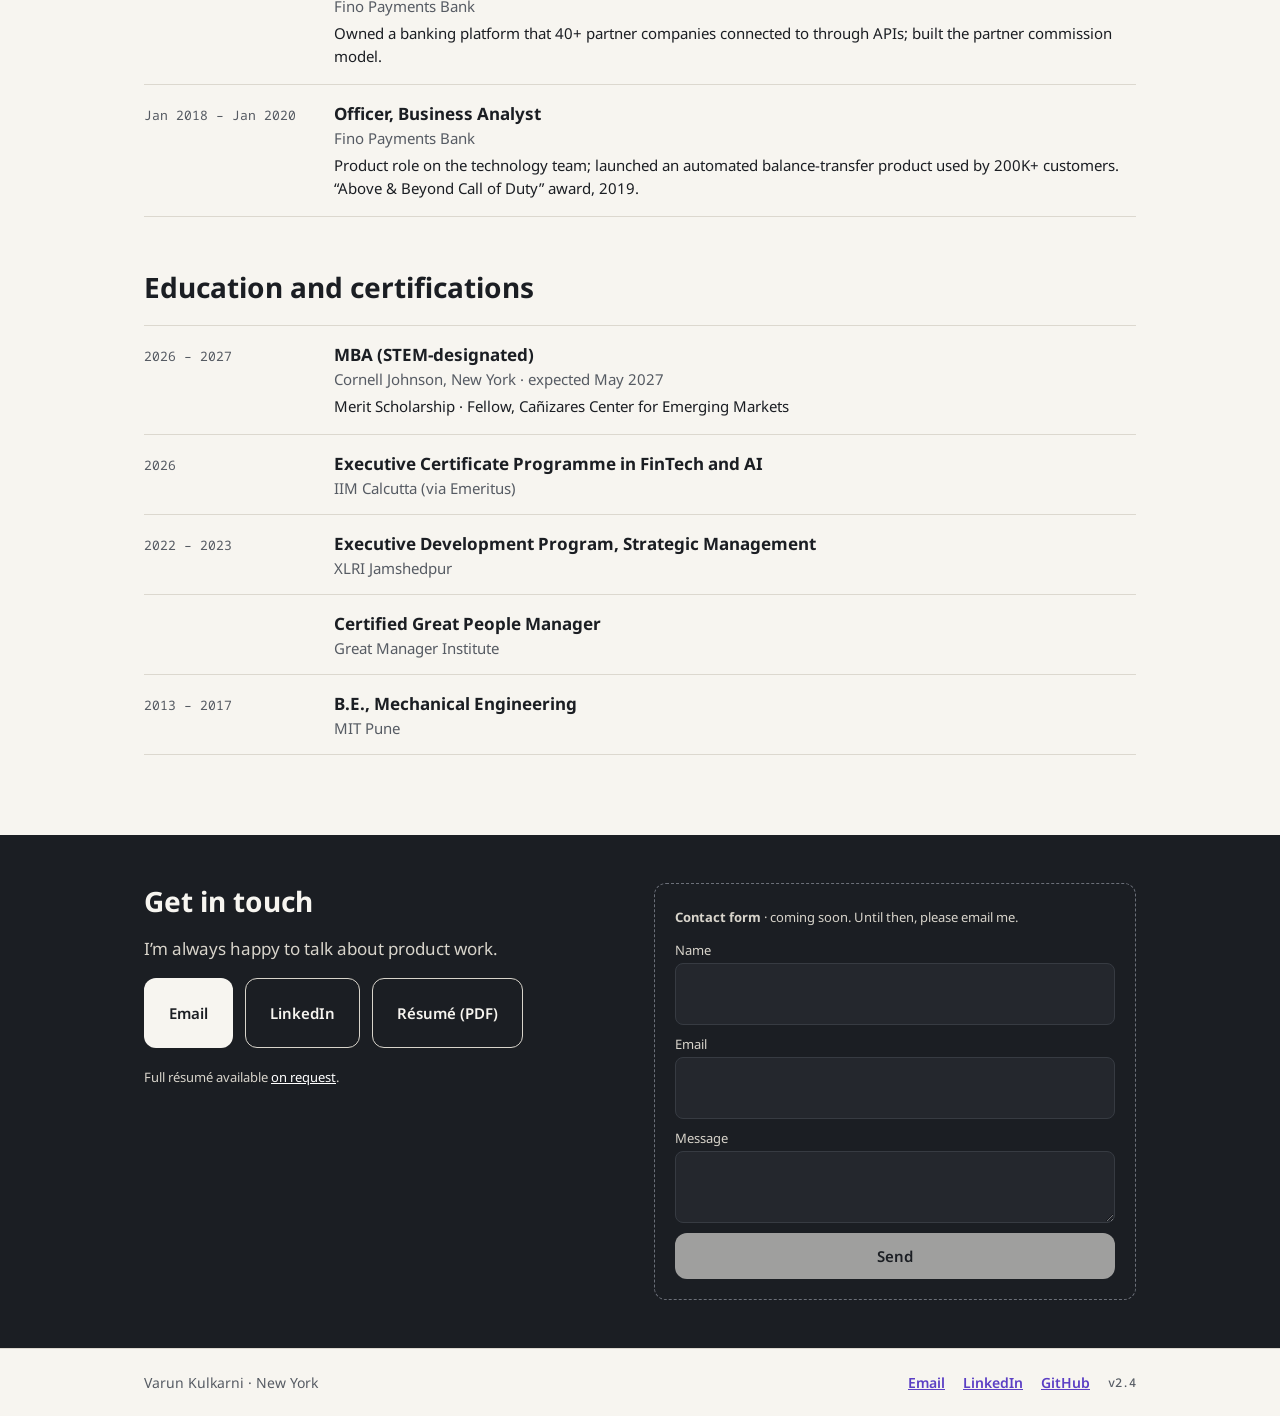
==== commit f892ae85: "Website v2.4: web résumé PDF link + full résumé on request; contact form placeholder (not wired) Co-" ====
--- a/index.html
+++ b/index.html
@@ -27,8 +27,9 @@
 <div class="actions">
 <a class="vk-btn vk-btn--primary" href="mailto:varunkulkarni0995@gmail.com">Email</a>
 <a class="vk-btn vk-btn--secondary" href="https://www.linkedin.com/in/vkulkarnipm">LinkedIn</a>
-<a class="vk-btn vk-btn--ghost" href="mailto:varunkulkarni0995@gmail.com?subject=R%C3%A9sum%C3%A9%20request">Request my résumé</a>
+<a class="vk-btn vk-btn--ghost" href="/resume/Varun_Kulkarni_Resume_Web.pdf">Résumé (PDF)</a>
 </div>
+<p class="muted small">Full résumé available <a href="mailto:varunkulkarni0995@gmail.com?subject=R%C3%A9sum%C3%A9%20request">on request</a>.</p>
 <p class="muted">Open to Senior and Lead product roles in B2B, fintech and AI.</p>
 </section>
 
@@ -77,13 +78,21 @@
 </section>
 
 <section id="contact" class="contact" aria-labelledby="contact-title"><div class="wrap contactrow">
-<div><h2 id="contact-title">Get in touch</h2><p>I’m always happy to talk about product work.</p></div>
-<div class="actions"><a class="vk-btn invert" href="mailto:varunkulkarni0995@gmail.com">Email</a><a class="vk-btn outline" href="https://www.linkedin.com/in/vkulkarnipm">LinkedIn</a><a class="vk-btn outline" href="mailto:varunkulkarni0995@gmail.com?subject=R%C3%A9sum%C3%A9%20request">Request my résumé</a></div>
+<div class="stack" style="gap:16px;max-width:420px"><h2 id="contact-title">Get in touch</h2><p>I’m always happy to talk about product work.</p>
+<div class="actions"><a class="vk-btn invert" href="mailto:varunkulkarni0995@gmail.com">Email</a><a class="vk-btn outline" href="https://www.linkedin.com/in/vkulkarnipm">LinkedIn</a><a class="vk-btn outline" href="/resume/Varun_Kulkarni_Resume_Web.pdf">Résumé (PDF)</a></div>
+<p class="small">Full résumé available <a href="mailto:varunkulkarni0995@gmail.com?subject=R%C3%A9sum%C3%A9%20request" style="color:#fff">on request</a>.</p></div>
+<form class="cform" aria-labelledby="cform-title" onsubmit="return false">
+<p id="cform-title" class="small"><strong>Contact form</strong> · coming soon. Until then, please email me.</p>
+<label>Name<input class="vk-input" name="name" disabled></label>
+<label>Email<input class="vk-input" name="email" type="email" disabled></label>
+<label>Message<textarea class="vk-input" name="message" rows="3" disabled></textarea></label>
+<button class="vk-btn invert" type="submit" disabled>Send</button>
+</form>
 </div></section>
 </main>
 <footer class="foot"><div class="wrap footrow">
 <span class="muted">Varun Kulkarni · New York</span>
-<span class="footlinks"><a href="mailto:varunkulkarni0995@gmail.com">Email</a><a href="https://www.linkedin.com/in/vkulkarnipm">LinkedIn</a><a href="https://github.com/varunkulkarni0995-svg">GitHub</a><span class="ver">v2.3</span></span>
+<span class="footlinks"><a href="mailto:varunkulkarni0995@gmail.com">Email</a><a href="https://www.linkedin.com/in/vkulkarnipm">LinkedIn</a><a href="https://github.com/varunkulkarni0995-svg">GitHub</a><span class="ver">v2.4</span></span>
 </div></footer>
 </div>
 </body>
--- a/css/site.css
+++ b/css/site.css
@@ -92,3 +92,10 @@
   .navlinks{gap:14px}
   .section{padding-top:56px}
 }
+/* contact form placeholder (v2.4): not wired yet */
+.contactrow{align-items:flex-start}
+.cform{flex:1 1 320px;max-width:440px;display:flex;flex-direction:column;gap:10px;padding:20px;border:1px dashed #6b6f78;border-radius:12px}
+.cform label{display:flex;flex-direction:column;gap:4px;font-size:13px;color:#d8d4cb}
+.cform .vk-input{background:#2a2e35;border:1px solid #4a4f58;color:#d8d4cb;border-radius:8px;padding:8px 10px;font:inherit}
+.cform button[disabled],.cform .vk-input[disabled]{opacity:.6;cursor:not-allowed}
+.contact .small a{text-decoration:underline}
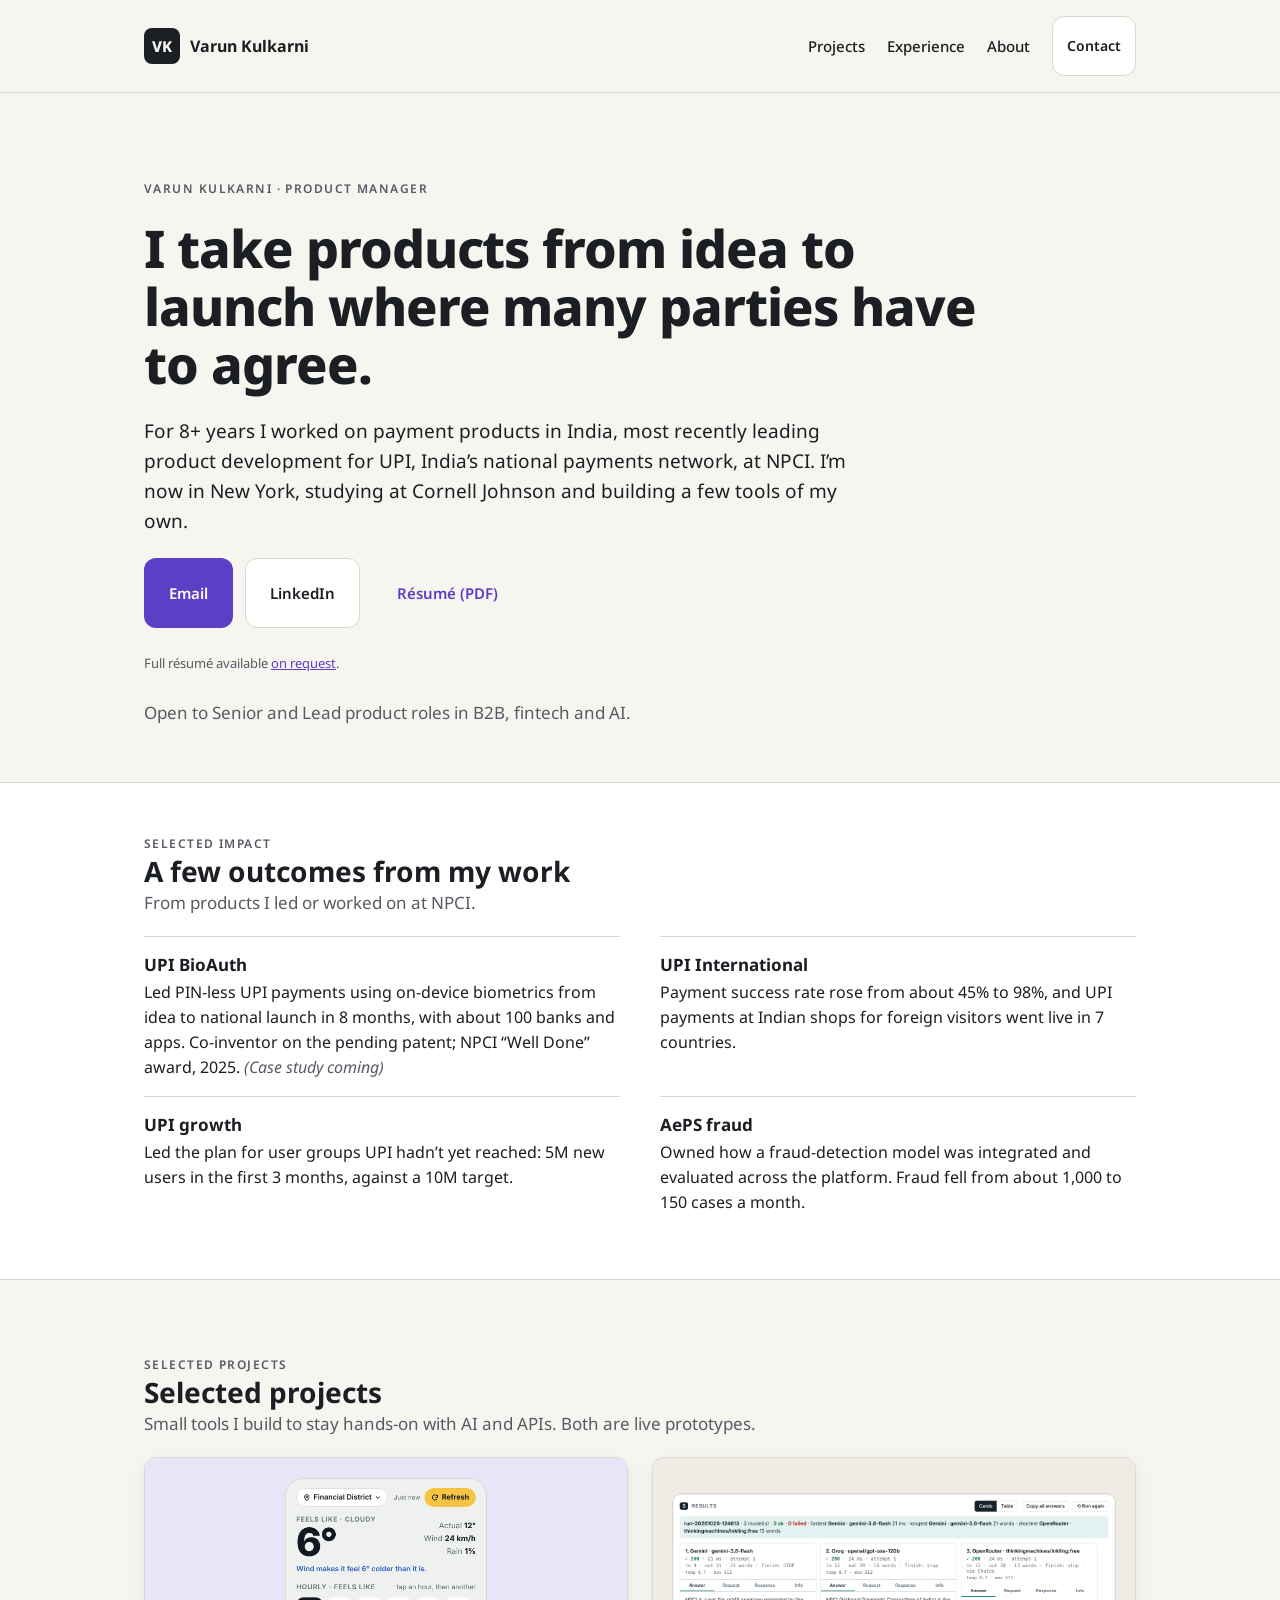
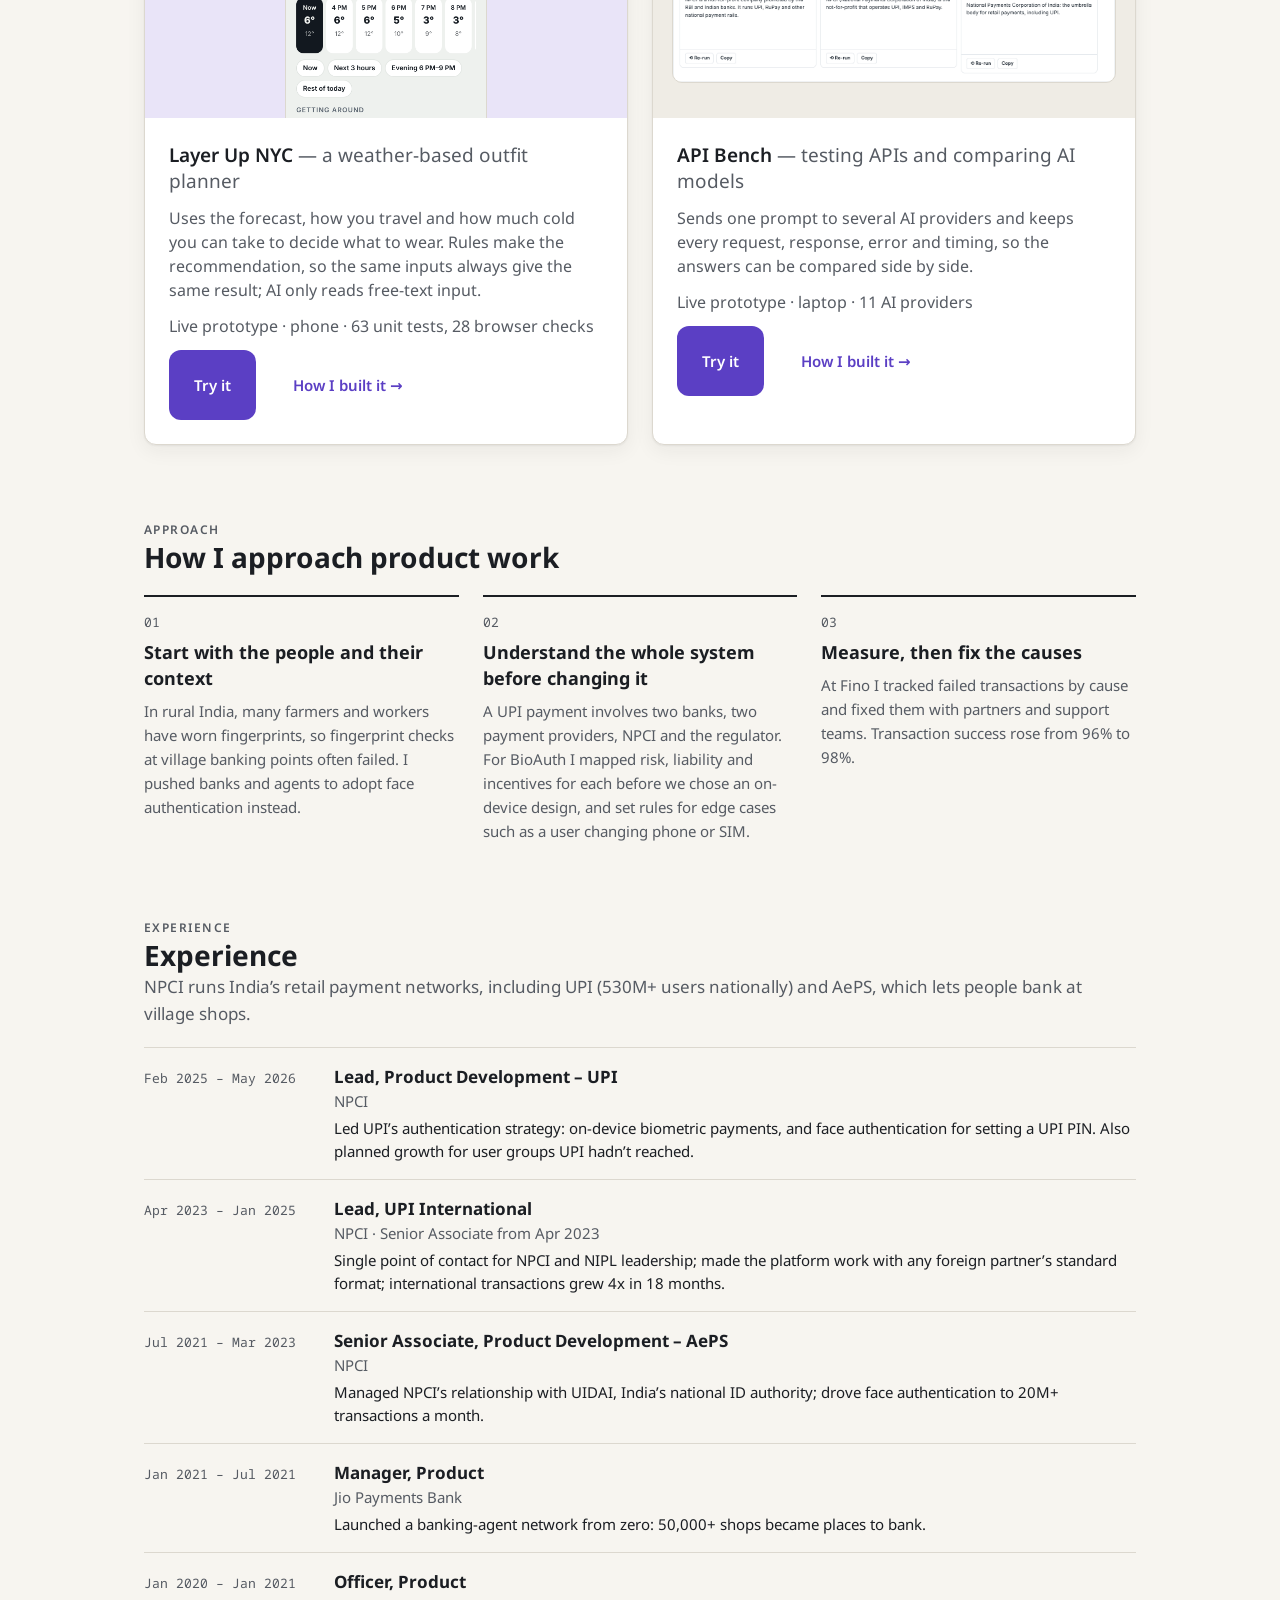
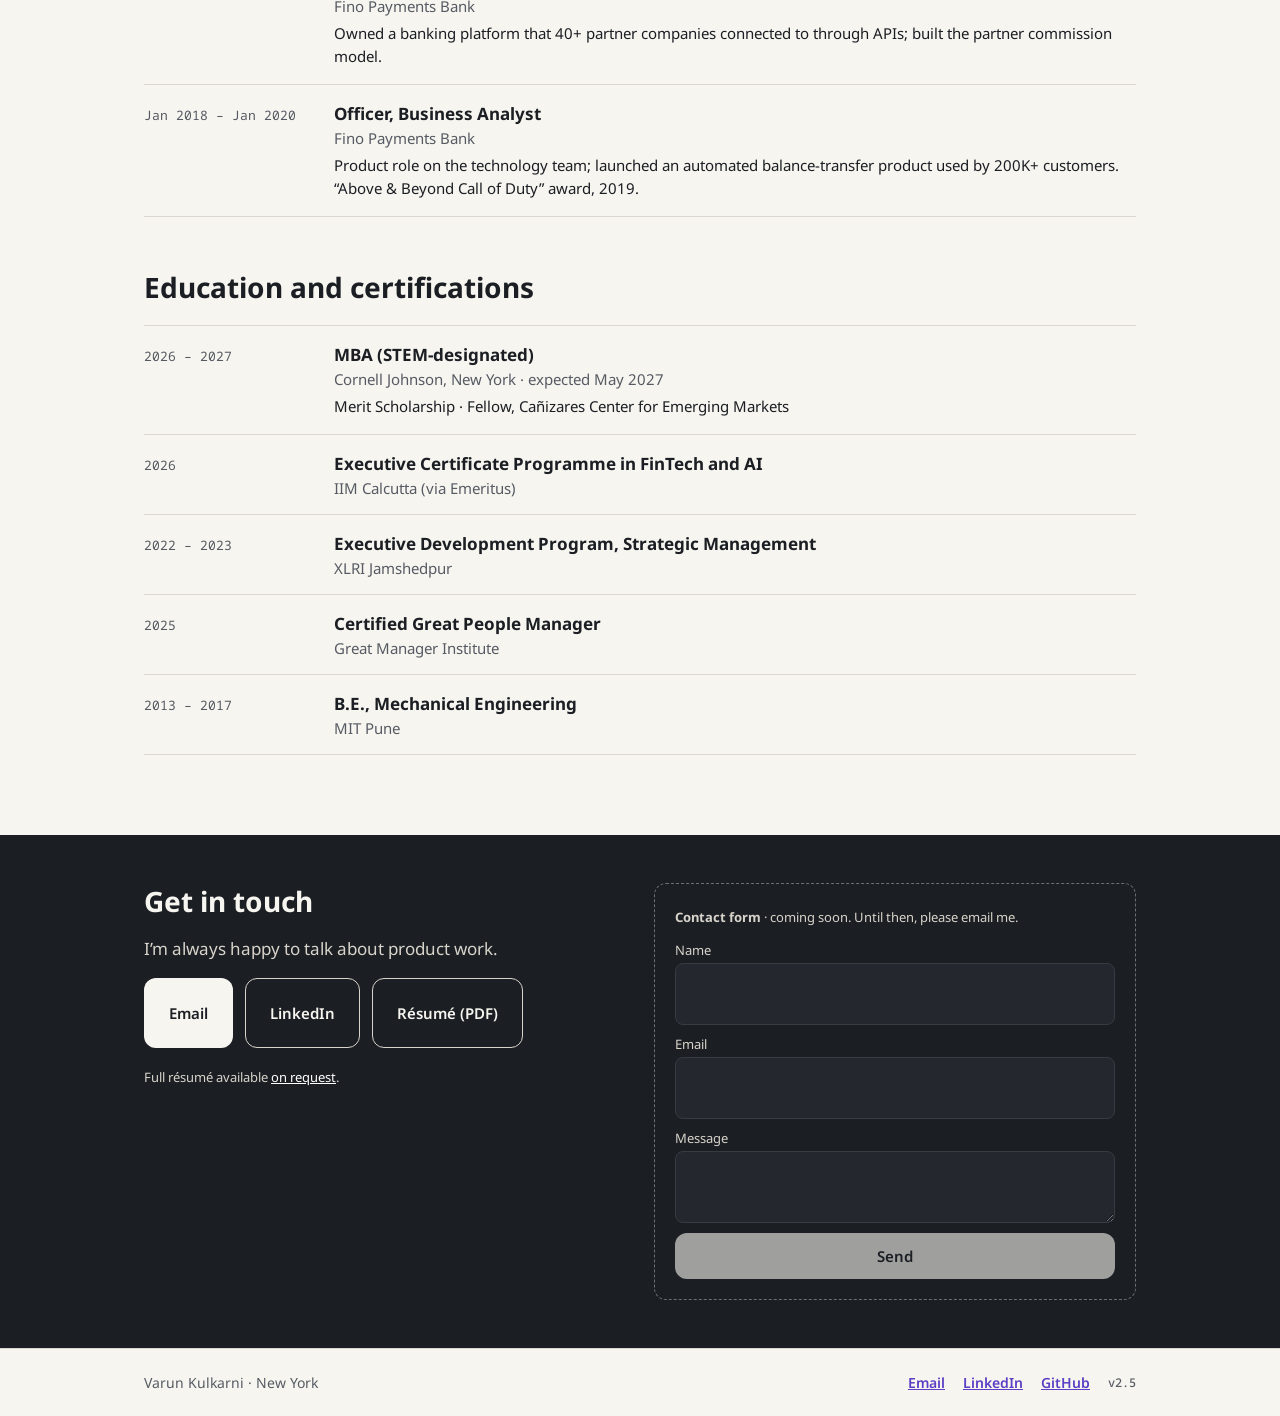
==== commit cb2bb64b: "Website v2.5: web résumé PDF (phone and email removed), Great People Manager 2025 Co-Authored-By: Cl" ====
--- a/index.html
+++ b/index.html
@@ -74,7 +74,7 @@
 <p class="muted">NPCI runs India’s retail payment networks, including UPI (530M+ users nationally) and AePS, which lets people bank at village shops.</p></div>
 <ol class="career"><li><span class="when">Feb 2025 – May 2026</span><div class="what"><strong>Lead, Product Development – UPI</strong><span class="org">NPCI</span><span class=take>Led UPI’s authentication strategy: on-device biometric payments, and face authentication for setting a UPI PIN. Also planned growth for user groups UPI hadn’t reached.</span></div></li><li><span class="when">Apr 2023 – Jan 2025</span><div class="what"><strong>Lead, UPI International</strong><span class="org">NPCI · Senior Associate from Apr 2023</span><span class=take>Single point of contact for NPCI and NIPL leadership; made the platform work with any foreign partner’s standard format; international transactions grew 4x in 18 months.</span></div></li><li><span class="when">Jul 2021 – Mar 2023</span><div class="what"><strong>Senior Associate, Product Development – AePS</strong><span class="org">NPCI</span><span class=take>Managed NPCI’s relationship with UIDAI, India’s national ID authority; drove face authentication to 20M+ transactions a month.</span></div></li><li><span class="when">Jan 2021 – Jul 2021</span><div class="what"><strong>Manager, Product</strong><span class="org">Jio Payments Bank</span><span class=take>Launched a banking-agent network from zero: 50,000+ shops became places to bank.</span></div></li><li><span class="when">Jan 2020 – Jan 2021</span><div class="what"><strong>Officer, Product</strong><span class="org">Fino Payments Bank</span><span class=take>Owned a banking platform that 40+ partner companies connected to through APIs; built the partner commission model.</span></div></li><li><span class="when">Jan 2018 – Jan 2020</span><div class="what"><strong>Officer, Business Analyst</strong><span class="org">Fino Payments Bank</span><span class=take>Product role on the technology team; launched an automated balance-transfer product used by 200K+ customers. “Above &amp; Beyond Call of Duty” award, 2019.</span></div></li></ol>
 <h2 id="edu-title" style="margin-top:32px">Education and certifications</h2>
-<ol class="career"><li><span class="when">2026 – 2027</span><div class="what"><strong>MBA (STEM-designated)</strong><span class="org">Cornell Johnson, New York · expected May 2027</span><span class=take>Merit Scholarship · Fellow, Cañizares Center for Emerging Markets</span></div></li><li><span class="when">2026</span><div class="what"><strong>Executive Certificate Programme in FinTech and AI</strong><span class="org">IIM Calcutta (via Emeritus)</span></div></li><li><span class="when">2022 – 2023</span><div class="what"><strong>Executive Development Program, Strategic Management</strong><span class="org">XLRI Jamshedpur</span></div></li><li><span class="when"></span><div class="what"><strong>Certified Great People Manager</strong><span class="org">Great Manager Institute</span></div></li><li><span class="when">2013 – 2017</span><div class="what"><strong>B.E., Mechanical Engineering</strong><span class="org">MIT Pune</span></div></li></ol>
+<ol class="career"><li><span class="when">2026 – 2027</span><div class="what"><strong>MBA (STEM-designated)</strong><span class="org">Cornell Johnson, New York · expected May 2027</span><span class=take>Merit Scholarship · Fellow, Cañizares Center for Emerging Markets</span></div></li><li><span class="when">2026</span><div class="what"><strong>Executive Certificate Programme in FinTech and AI</strong><span class="org">IIM Calcutta (via Emeritus)</span></div></li><li><span class="when">2022 – 2023</span><div class="what"><strong>Executive Development Program, Strategic Management</strong><span class="org">XLRI Jamshedpur</span></div></li><li><span class="when">2025</span><div class="what"><strong>Certified Great People Manager</strong><span class="org">Great Manager Institute</span></div></li><li><span class="when">2013 – 2017</span><div class="what"><strong>B.E., Mechanical Engineering</strong><span class="org">MIT Pune</span></div></li></ol>
 </section>
 
 <section id="contact" class="contact" aria-labelledby="contact-title"><div class="wrap contactrow">
@@ -92,7 +92,7 @@
 </main>
 <footer class="foot"><div class="wrap footrow">
 <span class="muted">Varun Kulkarni · New York</span>
-<span class="footlinks"><a href="mailto:varunkulkarni0995@gmail.com">Email</a><a href="https://www.linkedin.com/in/vkulkarnipm">LinkedIn</a><a href="https://github.com/varunkulkarni0995-svg">GitHub</a><span class="ver">v2.4</span></span>
+<span class="footlinks"><a href="mailto:varunkulkarni0995@gmail.com">Email</a><a href="https://www.linkedin.com/in/vkulkarnipm">LinkedIn</a><a href="https://github.com/varunkulkarni0995-svg">GitHub</a><span class="ver">v2.5</span></span>
 </div></footer>
 </div>
 </body>
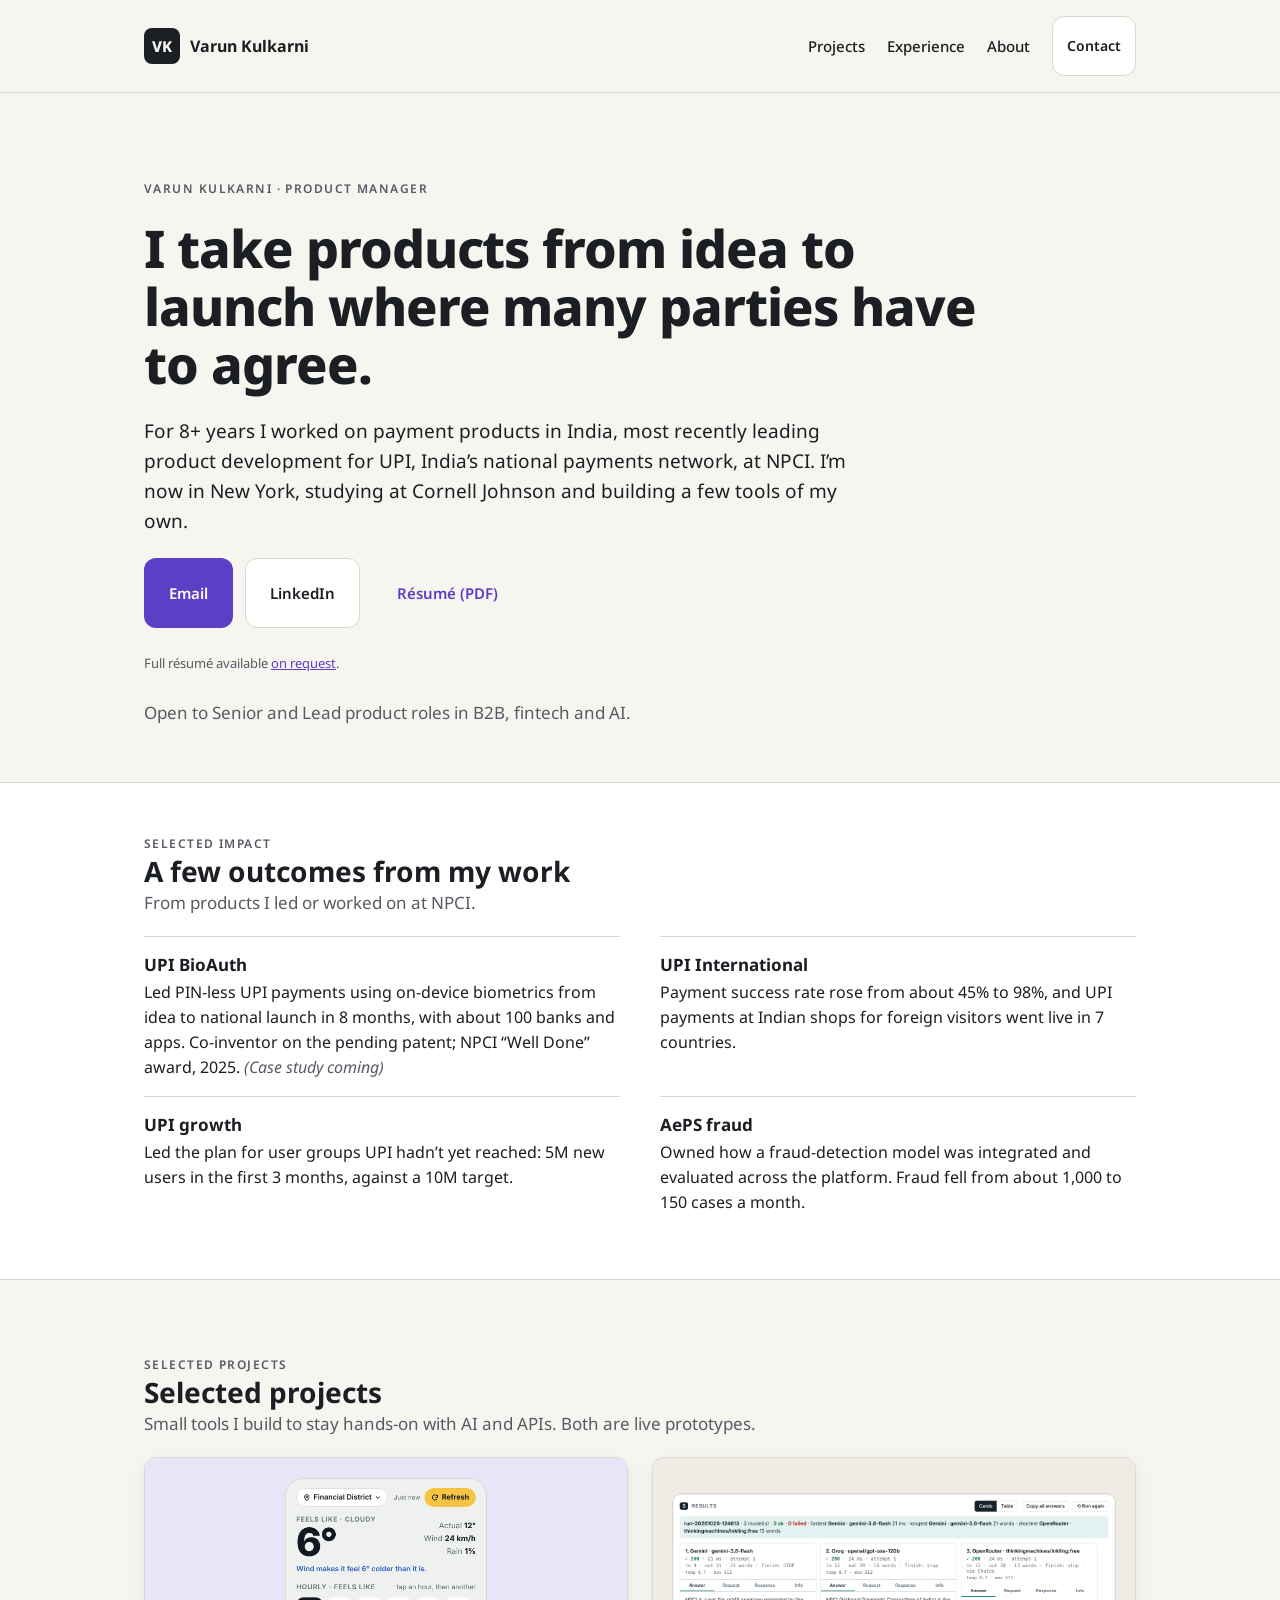
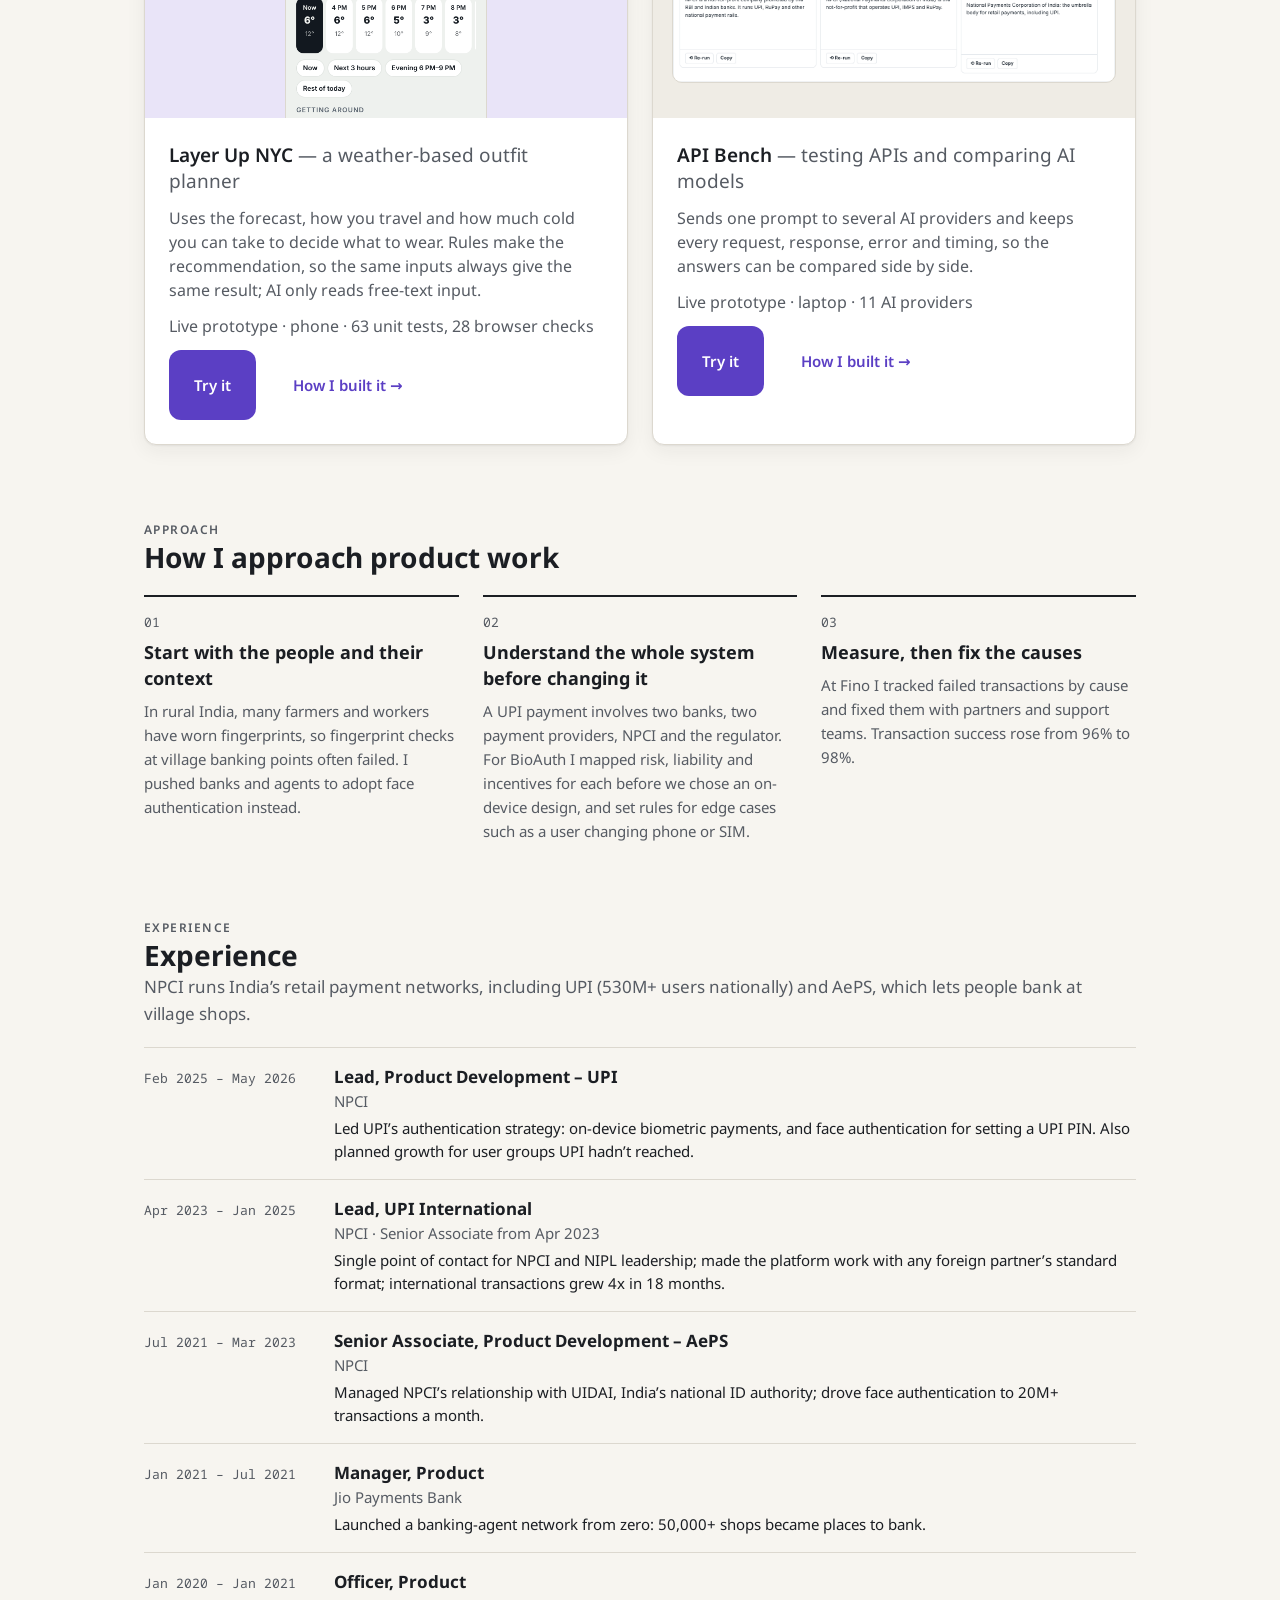
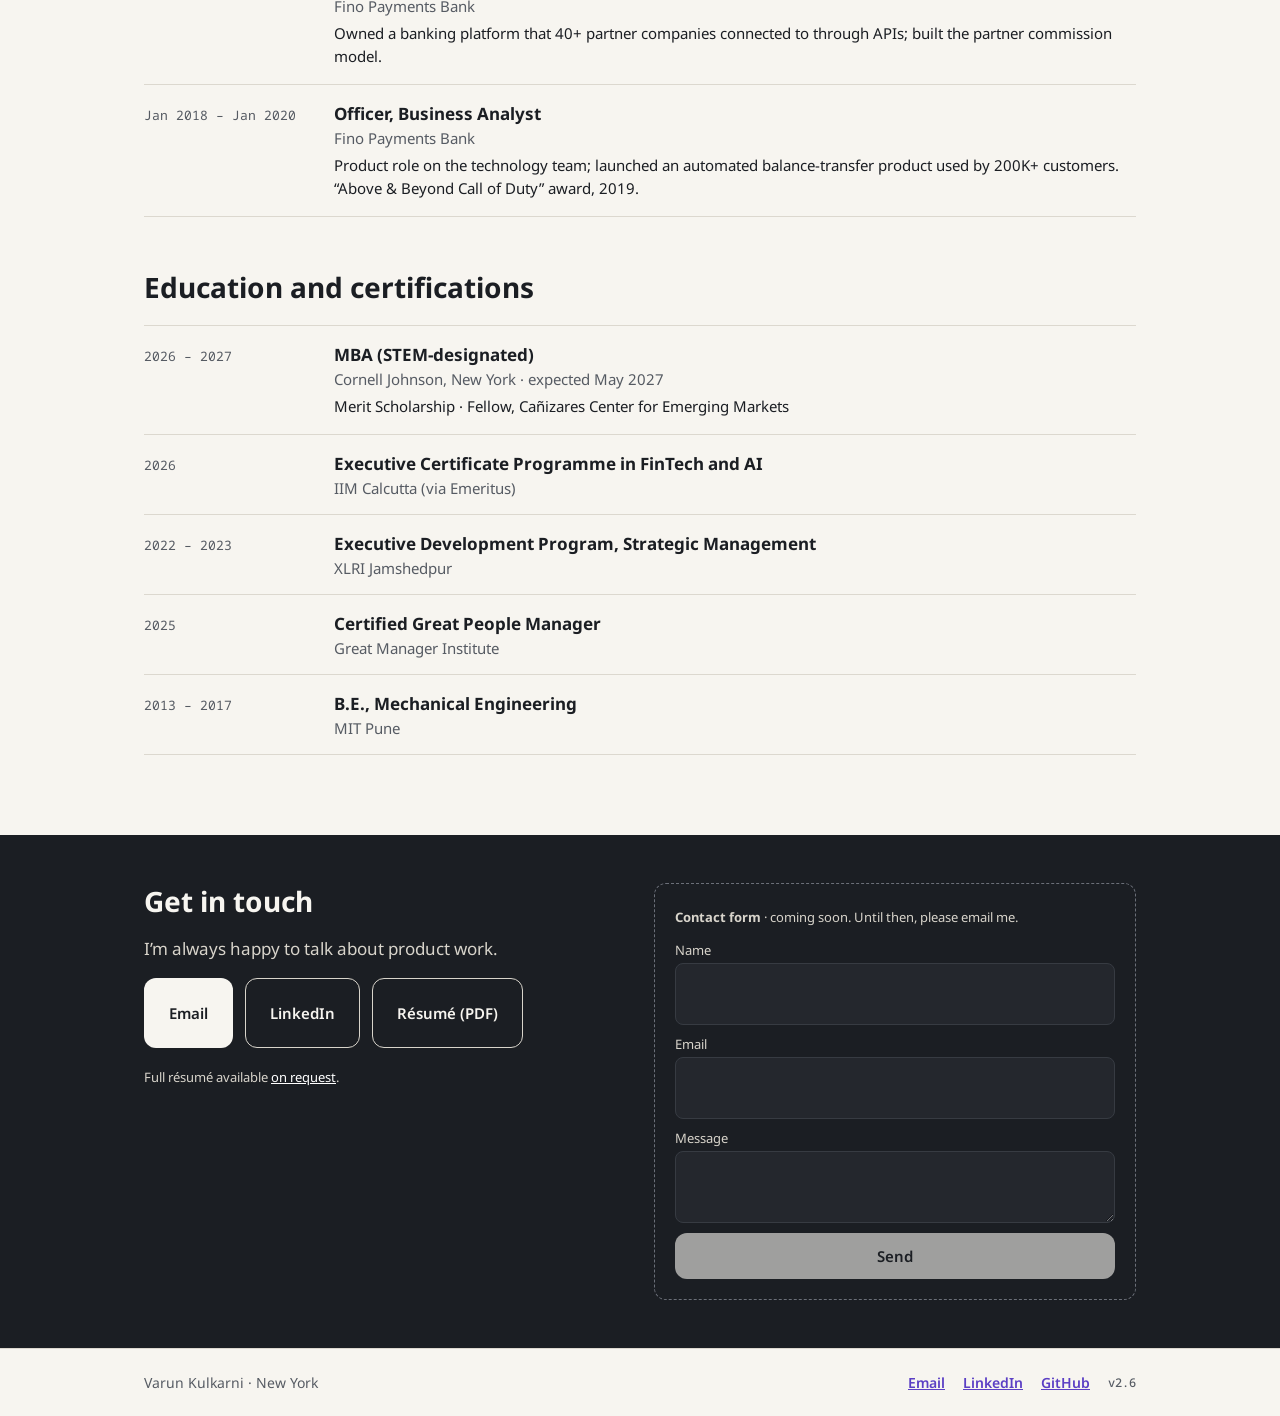
==== commit f7bbdf61: "Website v2.6: links moved to vkulkarnipm.github.io Co-Authored-By: Claude Opus 5.5 <noreply@anthropi" ====
--- a/index.html
+++ b/index.html
@@ -47,7 +47,7 @@
 <h3>Layer Up NYC <span class="muted thin">— a weather-based outfit planner</span></h3>
 <p>Uses the forecast, how you travel and how much cold you can take to decide what to wear. Rules make the recommendation, so the same inputs always give the same result; AI only reads free-text input.</p>
 <p class="muted small">Live prototype · phone · 63 unit tests, 28 browser checks</p>
-<div class="actions"><a class="vk-btn vk-btn--primary" href="https://varunkulkarni0995-svg.github.io/layer-up/">Try it</a><a class="vk-btn vk-btn--ghost" href="/layer-up.html">How I built it →</a></div>
+<div class="actions"><a class="vk-btn vk-btn--primary" href="https://vkulkarnipm.github.io/layer-up/">Try it</a><a class="vk-btn vk-btn--ghost" href="/layer-up.html">How I built it →</a></div>
 </div></article>
 <article class="vk-card vk-card--raised proj">
 <div class="shot"><img src="/img/api-bench-compare.png" alt="API Bench Compare Models: three AI models answer the same question side by side, with status, time and tokens for each"></div>
@@ -55,7 +55,7 @@
 <h3>API Bench <span class="muted thin">— testing APIs and comparing AI models</span></h3>
 <p>Sends one prompt to several AI providers and keeps every request, response, error and timing, so the answers can be compared side by side.</p>
 <p class="muted small">Live prototype · laptop · 11 AI providers</p>
-<div class="actions"><a class="vk-btn vk-btn--primary" href="https://varunkulkarni0995-svg.github.io/api-bench/compare.html">Try it</a><a class="vk-btn vk-btn--ghost" href="/api-bench.html">How I built it →</a></div>
+<div class="actions"><a class="vk-btn vk-btn--primary" href="https://vkulkarnipm.github.io/api-bench/compare.html">Try it</a><a class="vk-btn vk-btn--ghost" href="/api-bench.html">How I built it →</a></div>
 </div></article>
 </div>
 </section>
@@ -92,7 +92,7 @@
 </main>
 <footer class="foot"><div class="wrap footrow">
 <span class="muted">Varun Kulkarni · New York</span>
-<span class="footlinks"><a href="mailto:varunkulkarni0995@gmail.com">Email</a><a href="https://www.linkedin.com/in/vkulkarnipm">LinkedIn</a><a href="https://github.com/varunkulkarni0995-svg">GitHub</a><span class="ver">v2.5</span></span>
+<span class="footlinks"><a href="mailto:varunkulkarni0995@gmail.com">Email</a><a href="https://www.linkedin.com/in/vkulkarnipm">LinkedIn</a><a href="https://github.com/vkulkarnipm">GitHub</a><span class="ver">v2.6</span></span>
 </div></footer>
 </div>
 </body>
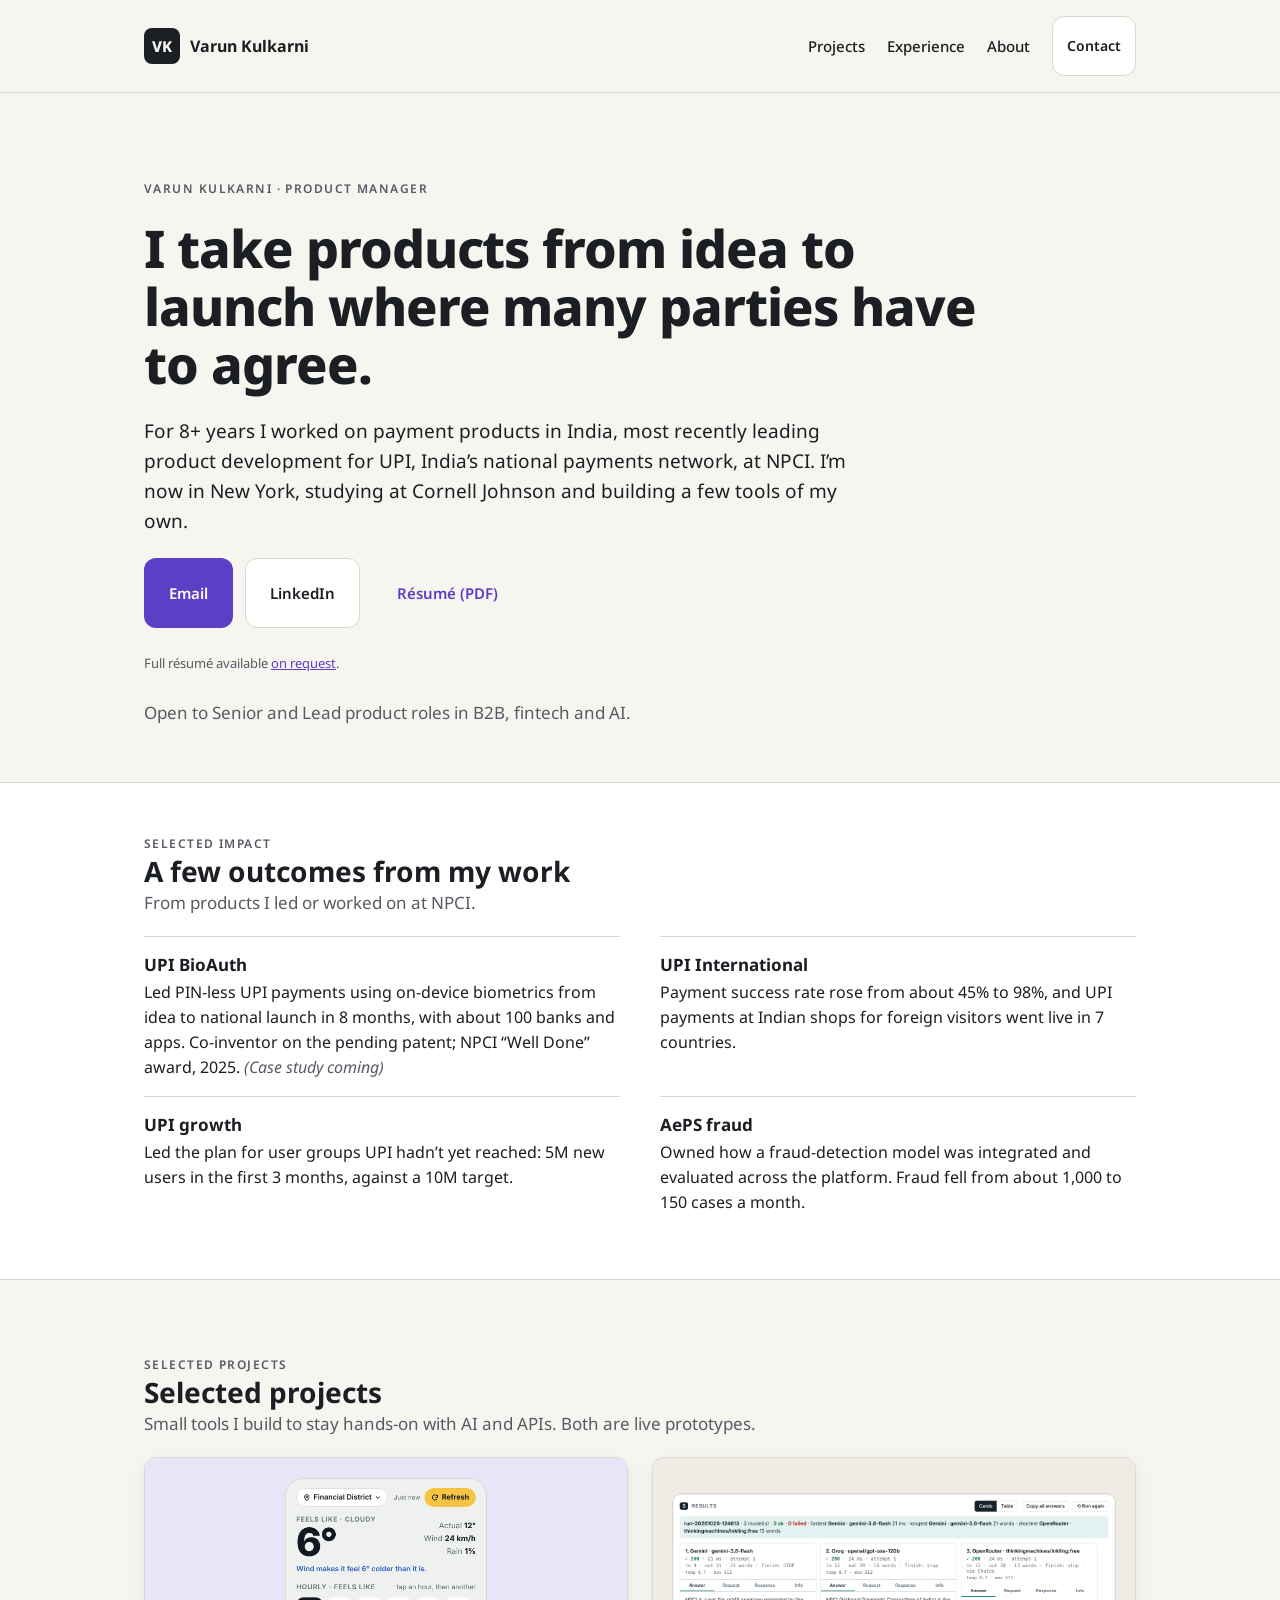
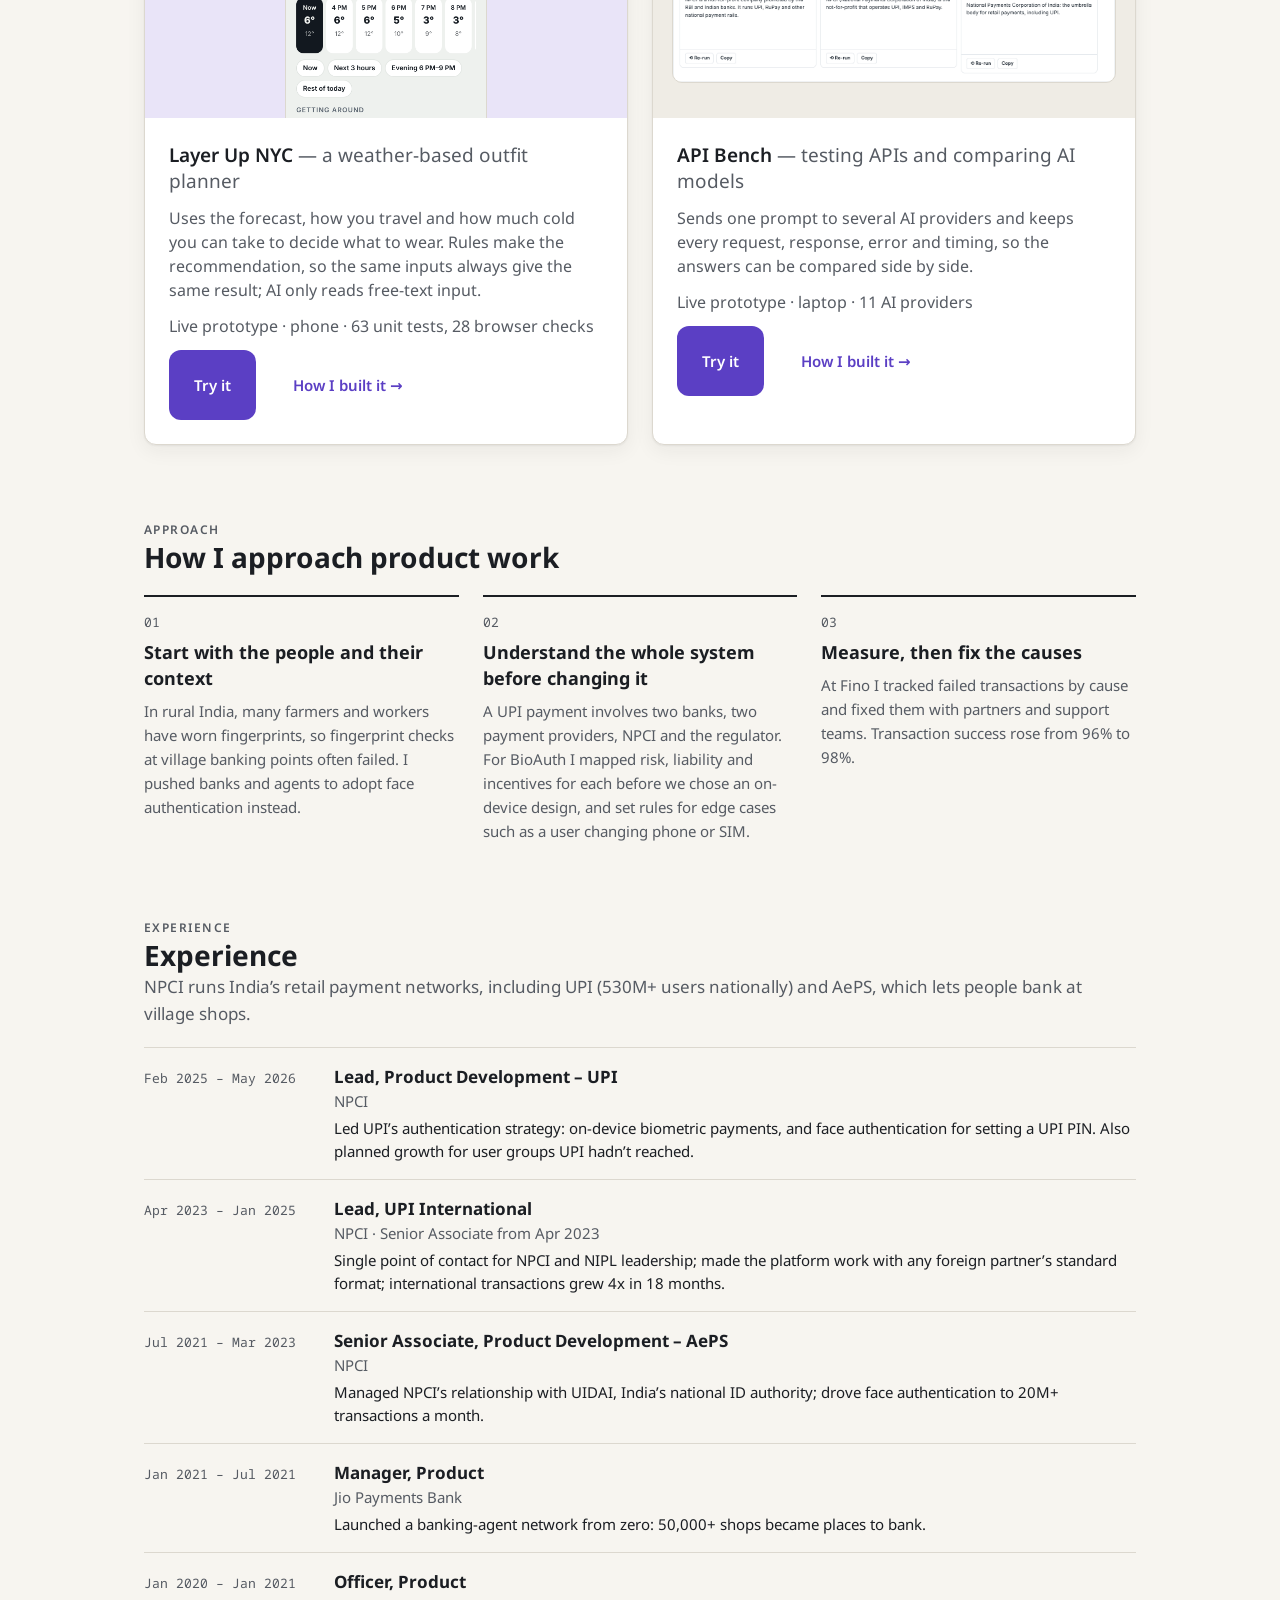
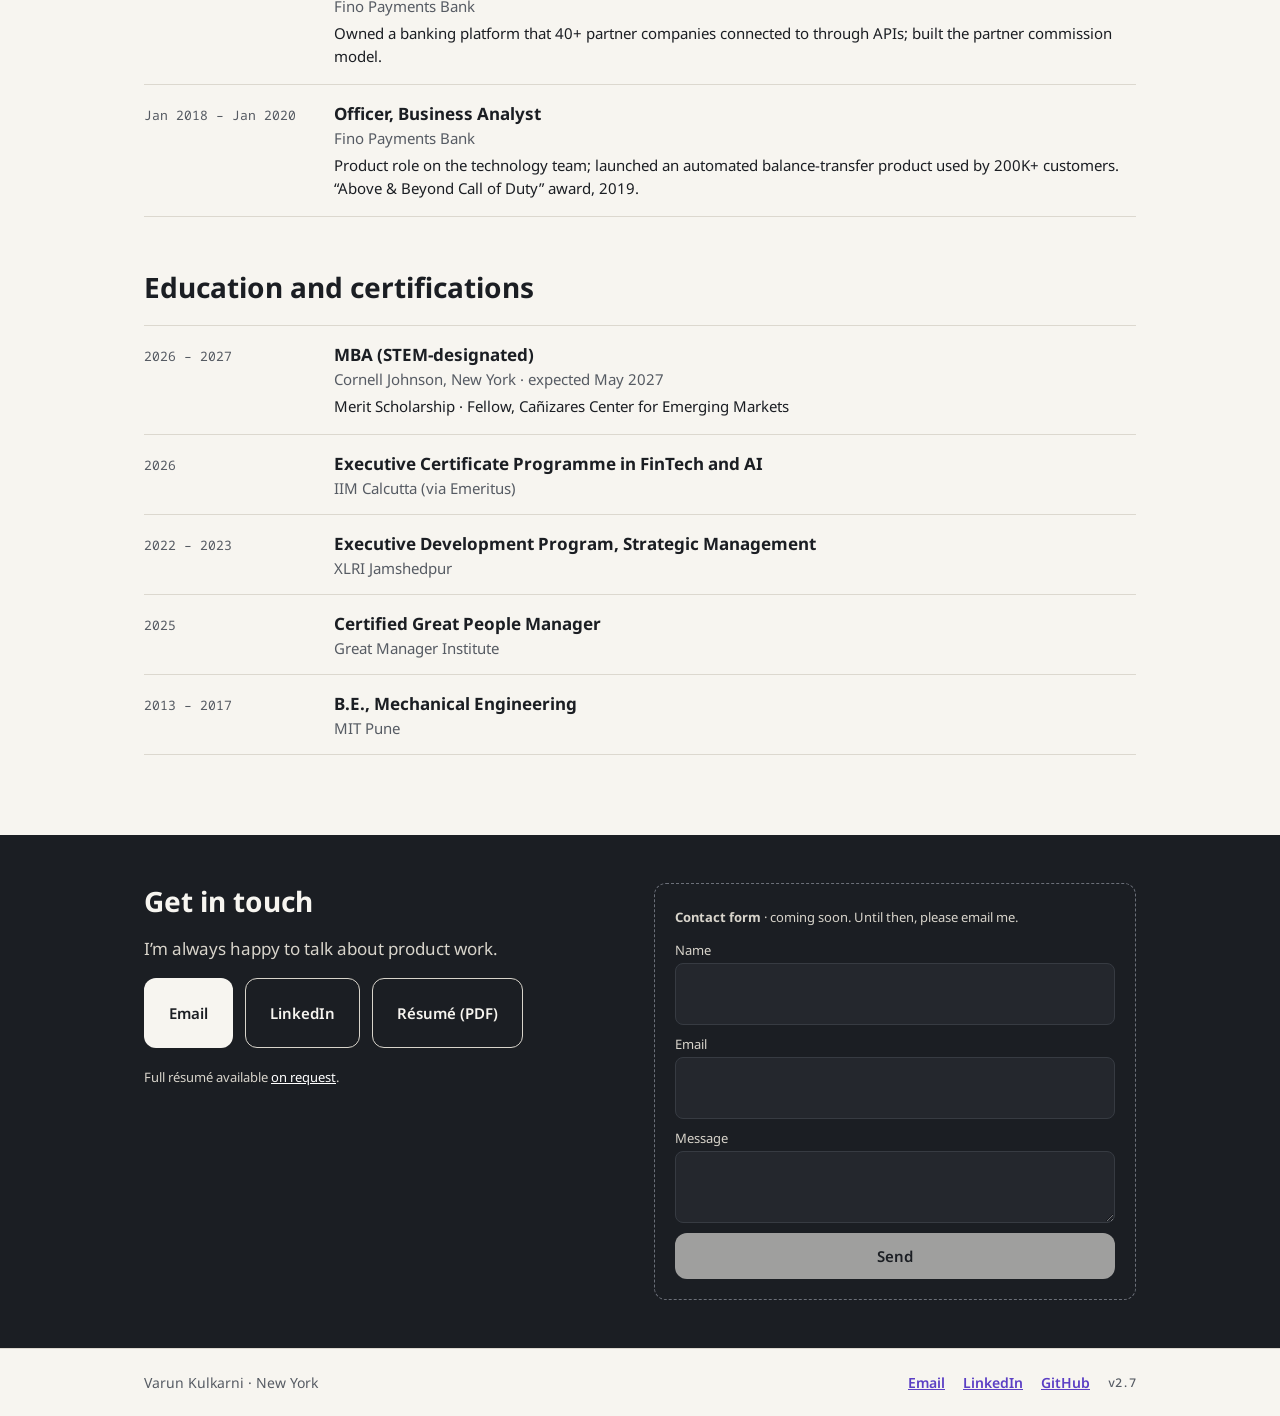
==== commit 1f86e564: "Website v2.7: back to varunkulkarni0995-svg.github.io Co-Authored-By: Claude Opus 5.5 <noreply@anthr" ====
--- a/index.html
+++ b/index.html
@@ -47,7 +47,7 @@
 <h3>Layer Up NYC <span class="muted thin">— a weather-based outfit planner</span></h3>
 <p>Uses the forecast, how you travel and how much cold you can take to decide what to wear. Rules make the recommendation, so the same inputs always give the same result; AI only reads free-text input.</p>
 <p class="muted small">Live prototype · phone · 63 unit tests, 28 browser checks</p>
-<div class="actions"><a class="vk-btn vk-btn--primary" href="https://vkulkarnipm.github.io/layer-up/">Try it</a><a class="vk-btn vk-btn--ghost" href="/layer-up.html">How I built it →</a></div>
+<div class="actions"><a class="vk-btn vk-btn--primary" href="https://varunkulkarni0995-svg.github.io/layer-up/">Try it</a><a class="vk-btn vk-btn--ghost" href="/layer-up.html">How I built it →</a></div>
 </div></article>
 <article class="vk-card vk-card--raised proj">
 <div class="shot"><img src="/img/api-bench-compare.png" alt="API Bench Compare Models: three AI models answer the same question side by side, with status, time and tokens for each"></div>
@@ -55,7 +55,7 @@
 <h3>API Bench <span class="muted thin">— testing APIs and comparing AI models</span></h3>
 <p>Sends one prompt to several AI providers and keeps every request, response, error and timing, so the answers can be compared side by side.</p>
 <p class="muted small">Live prototype · laptop · 11 AI providers</p>
-<div class="actions"><a class="vk-btn vk-btn--primary" href="https://vkulkarnipm.github.io/api-bench/compare.html">Try it</a><a class="vk-btn vk-btn--ghost" href="/api-bench.html">How I built it →</a></div>
+<div class="actions"><a class="vk-btn vk-btn--primary" href="https://varunkulkarni0995-svg.github.io/api-bench/compare.html">Try it</a><a class="vk-btn vk-btn--ghost" href="/api-bench.html">How I built it →</a></div>
 </div></article>
 </div>
 </section>
@@ -92,7 +92,7 @@
 </main>
 <footer class="foot"><div class="wrap footrow">
 <span class="muted">Varun Kulkarni · New York</span>
-<span class="footlinks"><a href="mailto:varunkulkarni0995@gmail.com">Email</a><a href="https://www.linkedin.com/in/vkulkarnipm">LinkedIn</a><a href="https://github.com/vkulkarnipm">GitHub</a><span class="ver">v2.6</span></span>
+<span class="footlinks"><a href="mailto:varunkulkarni0995@gmail.com">Email</a><a href="https://www.linkedin.com/in/vkulkarnipm">LinkedIn</a><a href="https://github.com/varunkulkarni0995-svg">GitHub</a><span class="ver">v2.7</span></span>
 </div></footer>
 </div>
 </body>
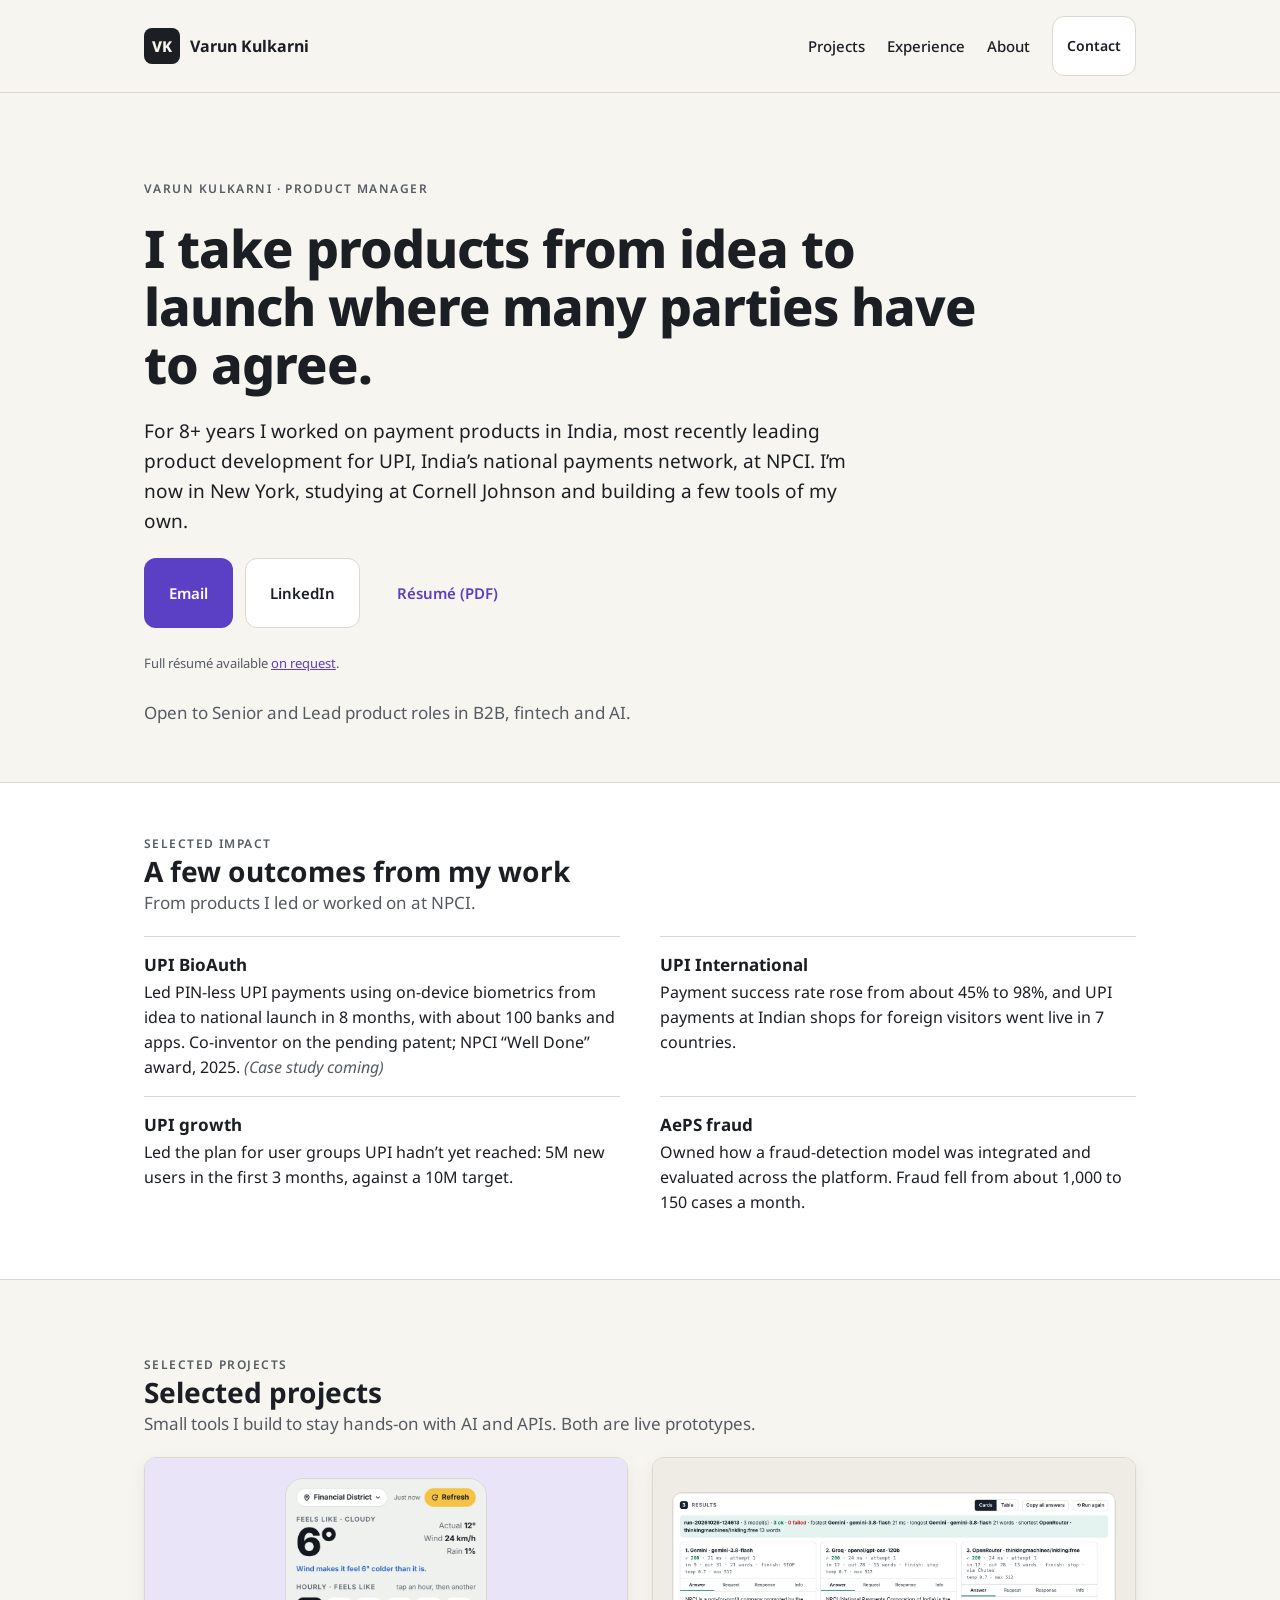
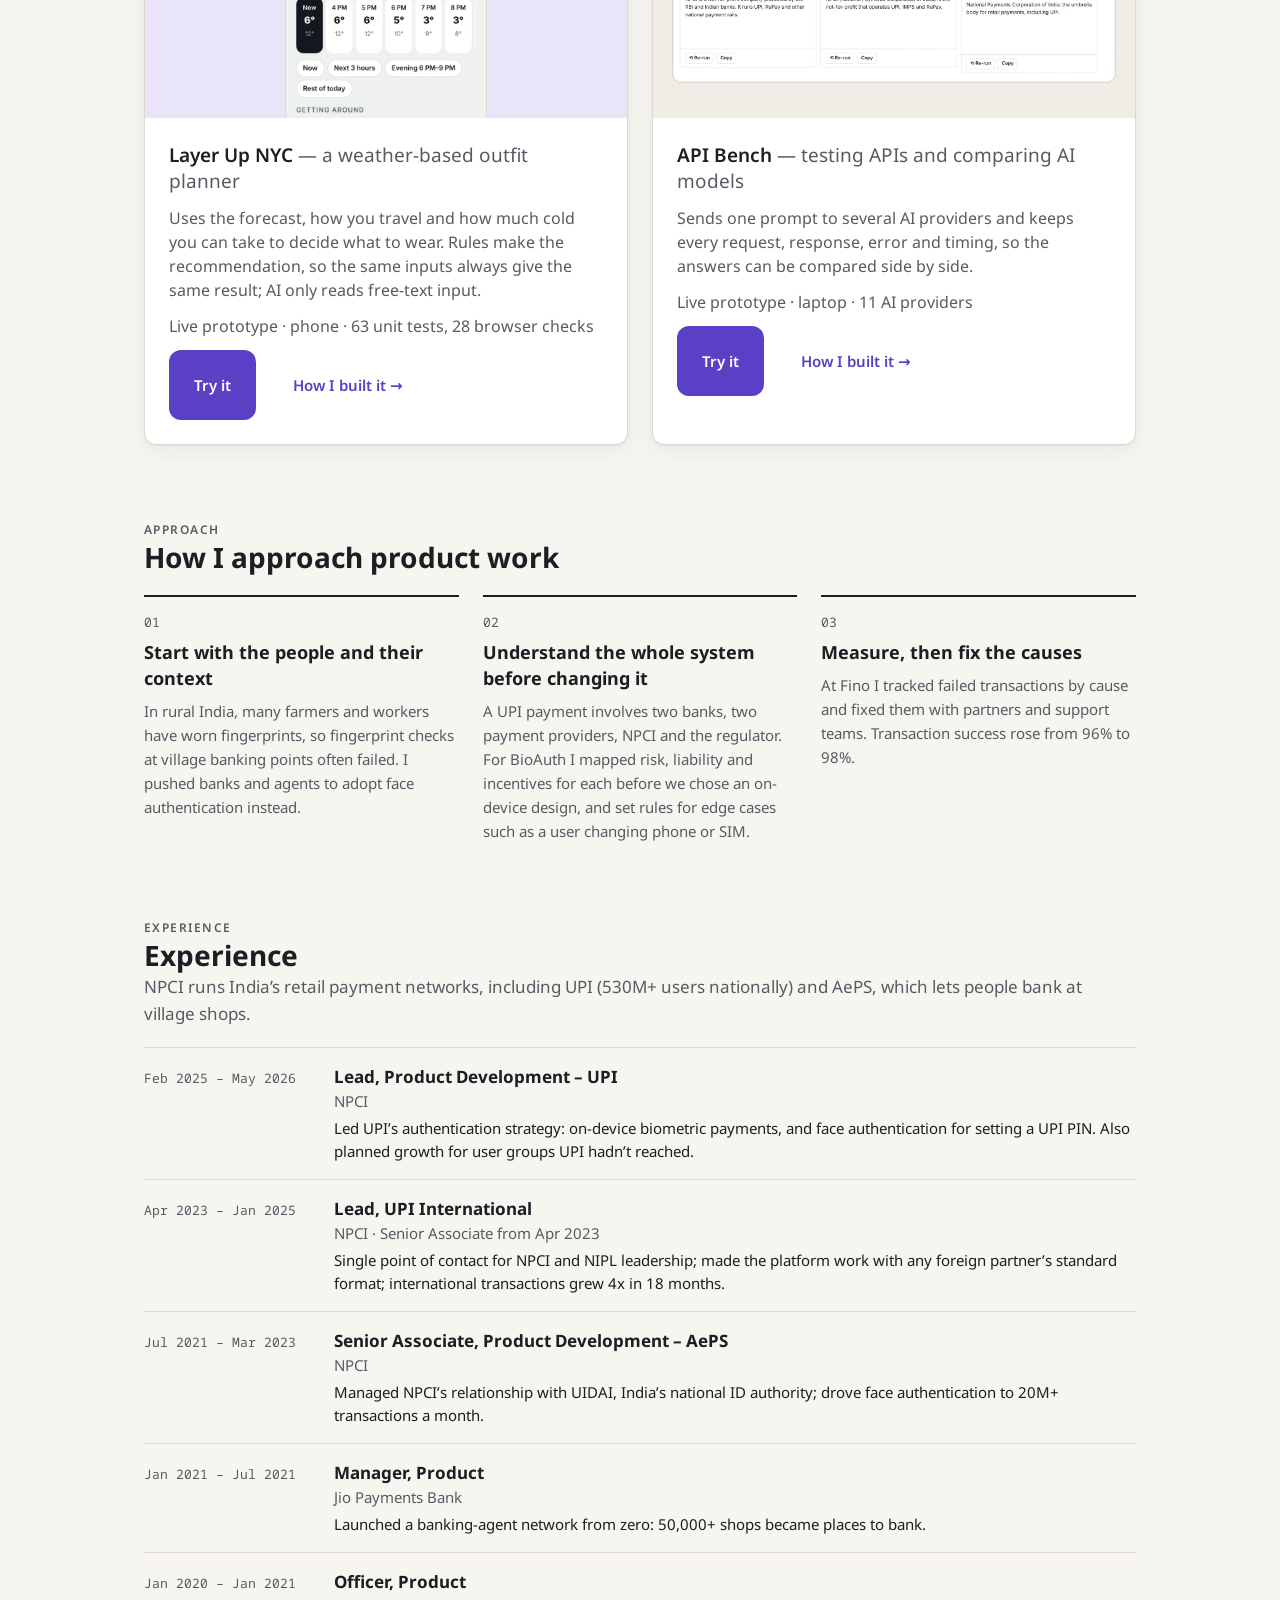
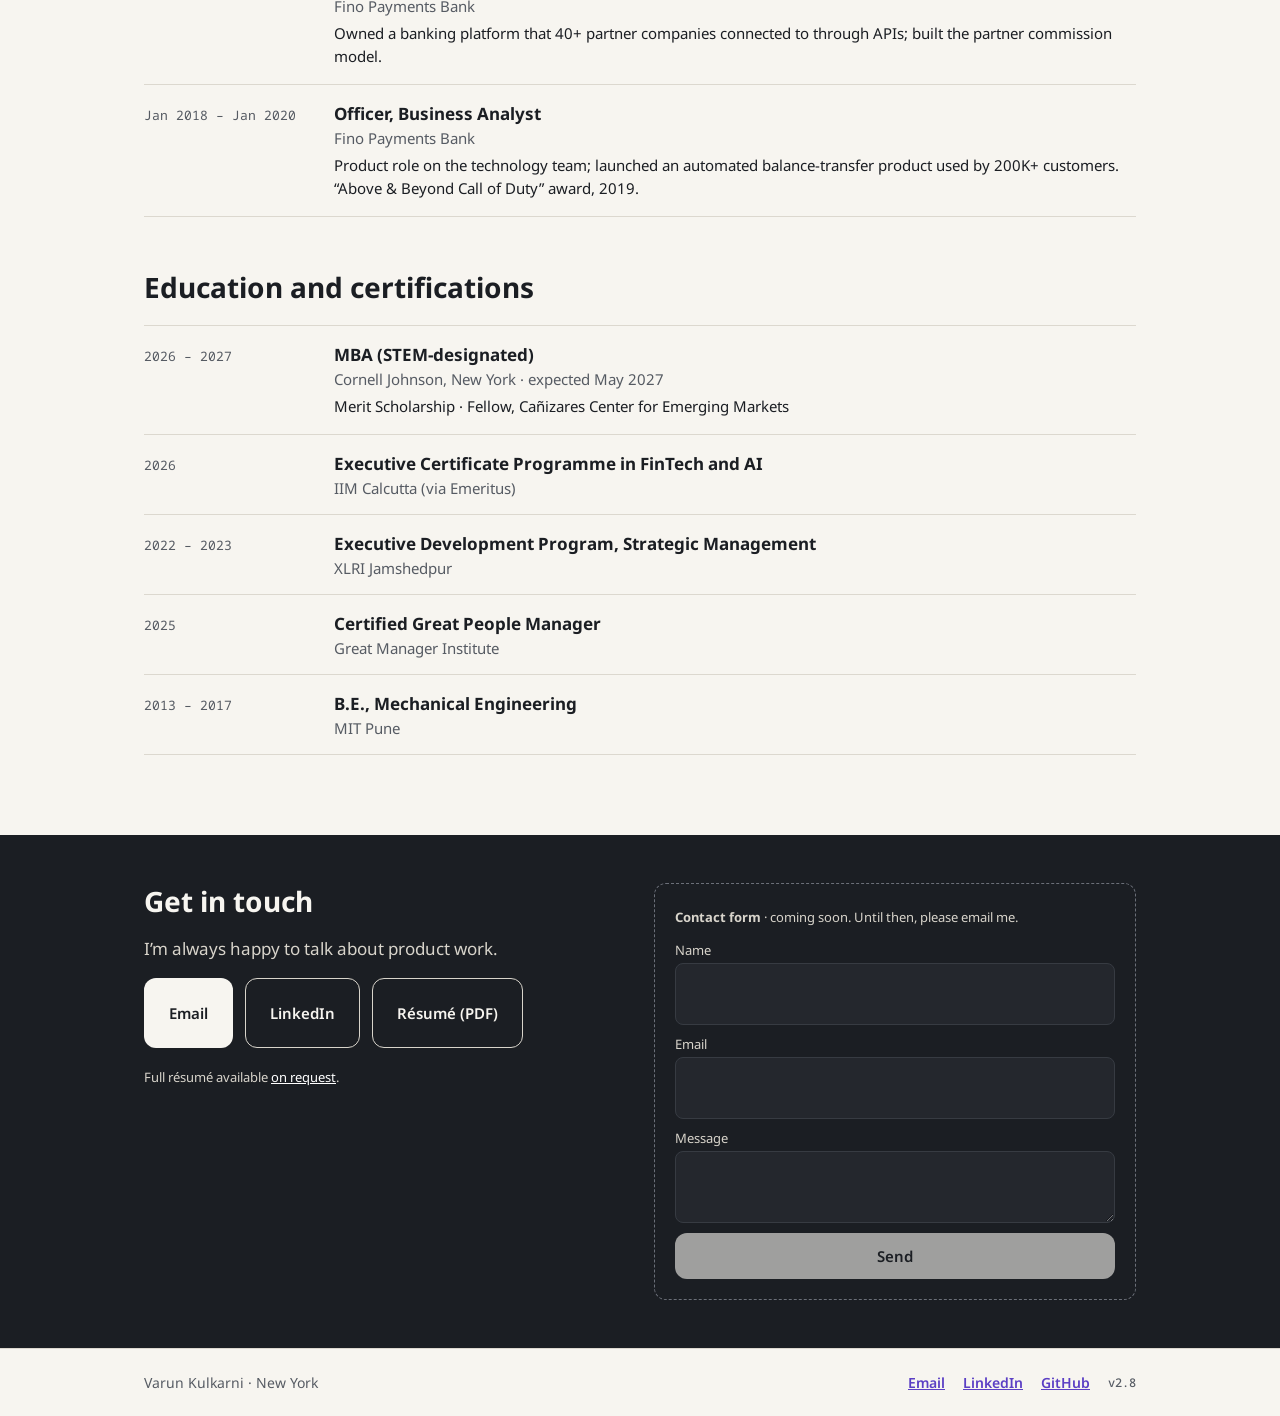
==== commit 2aa12912: "Website v2.8: favicon, link-preview card, canonical links, WebP images (faster on phones), US spelli" ====
--- a/index.html
+++ b/index.html
@@ -7,6 +7,12 @@
 <meta name="description" content="Product manager with 8+ years taking products from idea to launch, including UPI at NPCI. Now in New York.">
 <meta property="og:title" content="Varun Kulkarni · Product manager">
 <meta property="og:description" content="Product manager with 8+ years taking products from idea to launch, including UPI at NPCI. Now in New York.">
+<meta property="og:type" content="website">
+<meta property="og:url" content="https://varunkulkarni0995-svg.github.io/">
+<meta property="og:image" content="https://varunkulkarni0995-svg.github.io/img/og-card.png">
+<meta name="twitter:card" content="summary_large_image">
+<link rel="canonical" href="https://varunkulkarni0995-svg.github.io/">
+<link rel="icon" href="/img/favicon.svg" type="image/svg+xml">
 <link rel="stylesheet" href="/css/vk-pro.css">
 <link rel="stylesheet" href="/css/bundle.css">
 <link rel="stylesheet" href="/css/site.css">
@@ -42,7 +48,7 @@
 <div><span class="vk-eyebrow">Selected projects</span><h2 id="projects-title">Selected projects</h2><p class="muted">Small tools I build to stay hands-on with AI and APIs. Both are live prototypes.</p></div>
 <div class="cards">
 <article class="vk-card vk-card--raised proj">
-<div class="shot shot--phone"><img src="/img/layer-up-today.png" alt="Layer Up NYC on a phone: feels-like 6°, an hourly strip and today's outfit"></div>
+<div class="shot shot--phone"><img src="/img/layer-up-today.webp" alt="Layer Up NYC on a phone: feels-like 6°, an hourly strip and today's outfit"></div>
 <div class="projbody">
 <h3>Layer Up NYC <span class="muted thin">— a weather-based outfit planner</span></h3>
 <p>Uses the forecast, how you travel and how much cold you can take to decide what to wear. Rules make the recommendation, so the same inputs always give the same result; AI only reads free-text input.</p>
@@ -50,7 +56,7 @@
 <div class="actions"><a class="vk-btn vk-btn--primary" href="https://varunkulkarni0995-svg.github.io/layer-up/">Try it</a><a class="vk-btn vk-btn--ghost" href="/layer-up.html">How I built it →</a></div>
 </div></article>
 <article class="vk-card vk-card--raised proj">
-<div class="shot"><img src="/img/api-bench-compare.png" alt="API Bench Compare Models: three AI models answer the same question side by side, with status, time and tokens for each"></div>
+<div class="shot"><img loading="lazy" src="/img/api-bench-compare.webp" alt="API Bench Compare Models: three AI models answer the same question side by side, with status, time and tokens for each"></div>
 <div class="projbody">
 <h3>API Bench <span class="muted thin">— testing APIs and comparing AI models</span></h3>
 <p>Sends one prompt to several AI providers and keeps every request, response, error and timing, so the answers can be compared side by side.</p>
@@ -92,7 +98,7 @@
 </main>
 <footer class="foot"><div class="wrap footrow">
 <span class="muted">Varun Kulkarni · New York</span>
-<span class="footlinks"><a href="mailto:varunkulkarni0995@gmail.com">Email</a><a href="https://www.linkedin.com/in/vkulkarnipm">LinkedIn</a><a href="https://github.com/varunkulkarni0995-svg">GitHub</a><span class="ver">v2.7</span></span>
+<span class="footlinks"><a href="mailto:varunkulkarni0995@gmail.com">Email</a><a href="https://www.linkedin.com/in/vkulkarnipm">LinkedIn</a><a href="https://github.com/varunkulkarni0995-svg">GitHub</a><span class="ver">v2.8</span></span>
 </div></footer>
 </div>
 </body>
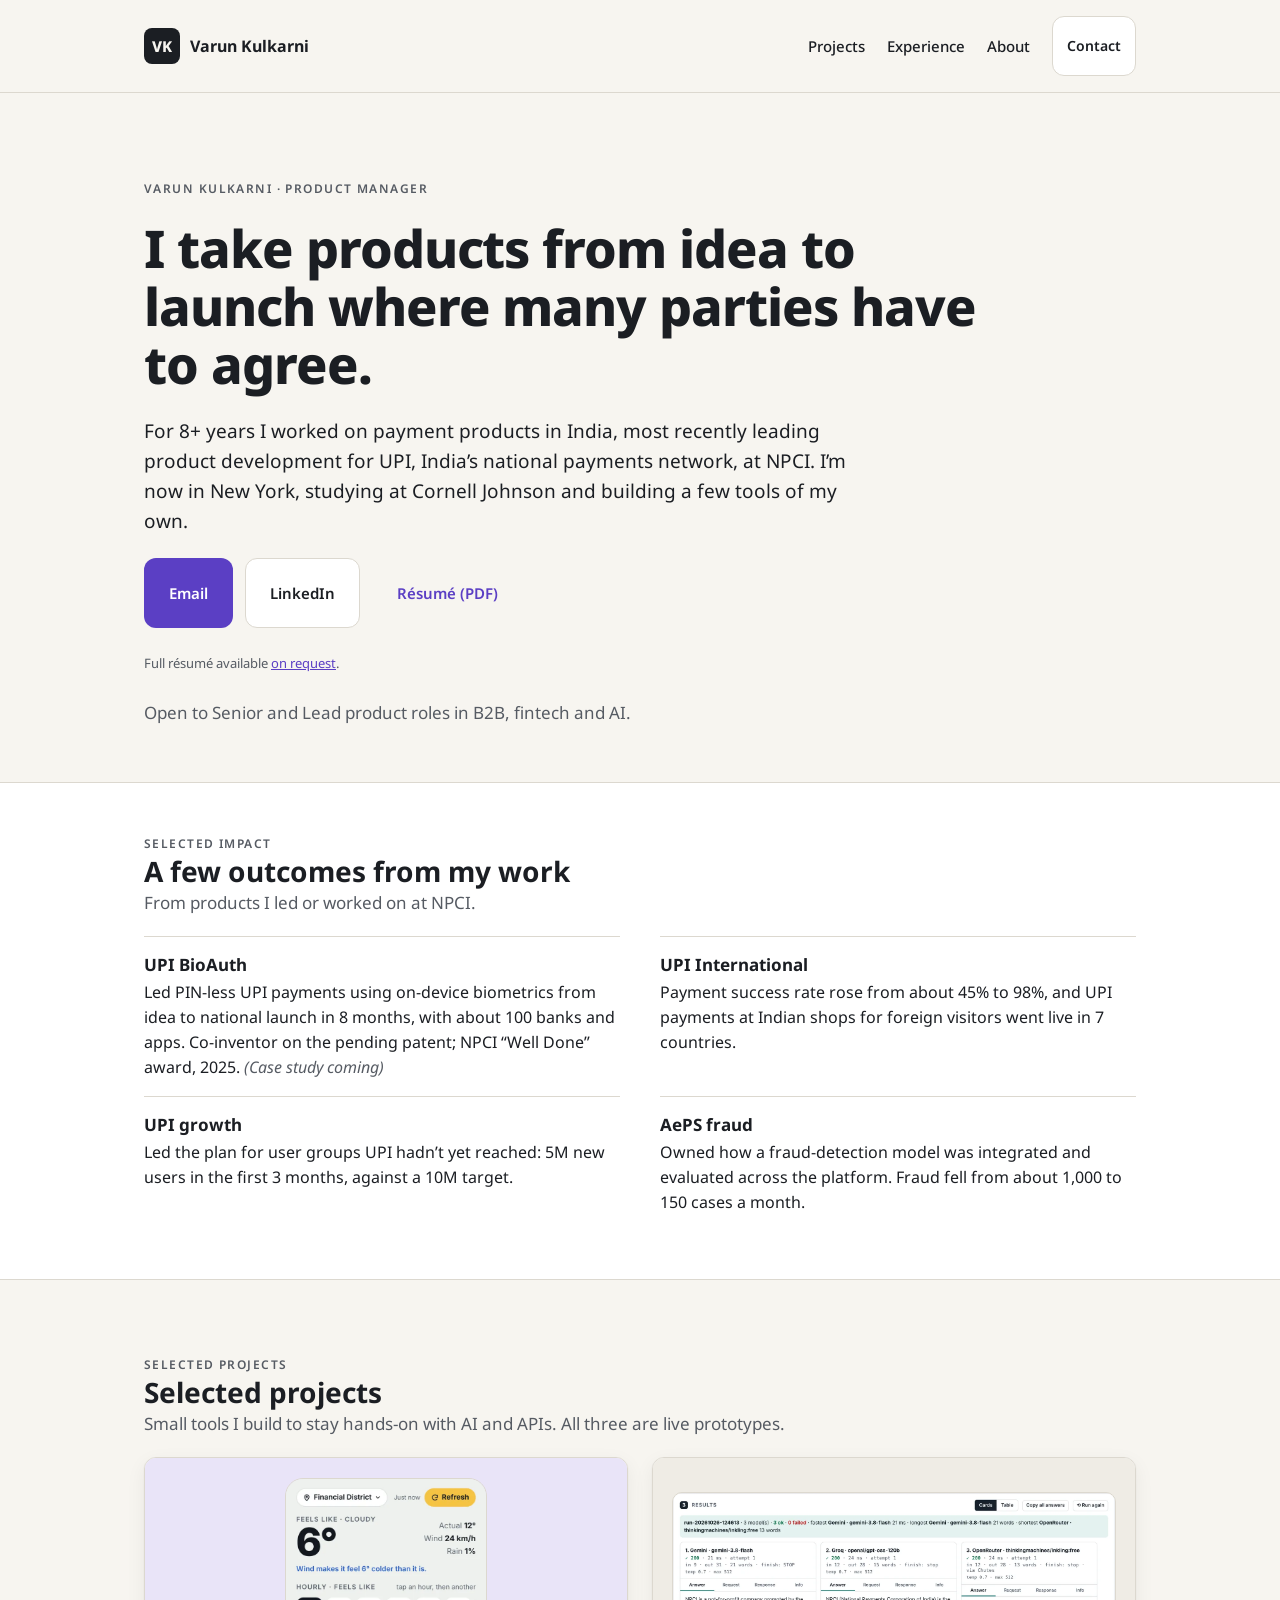
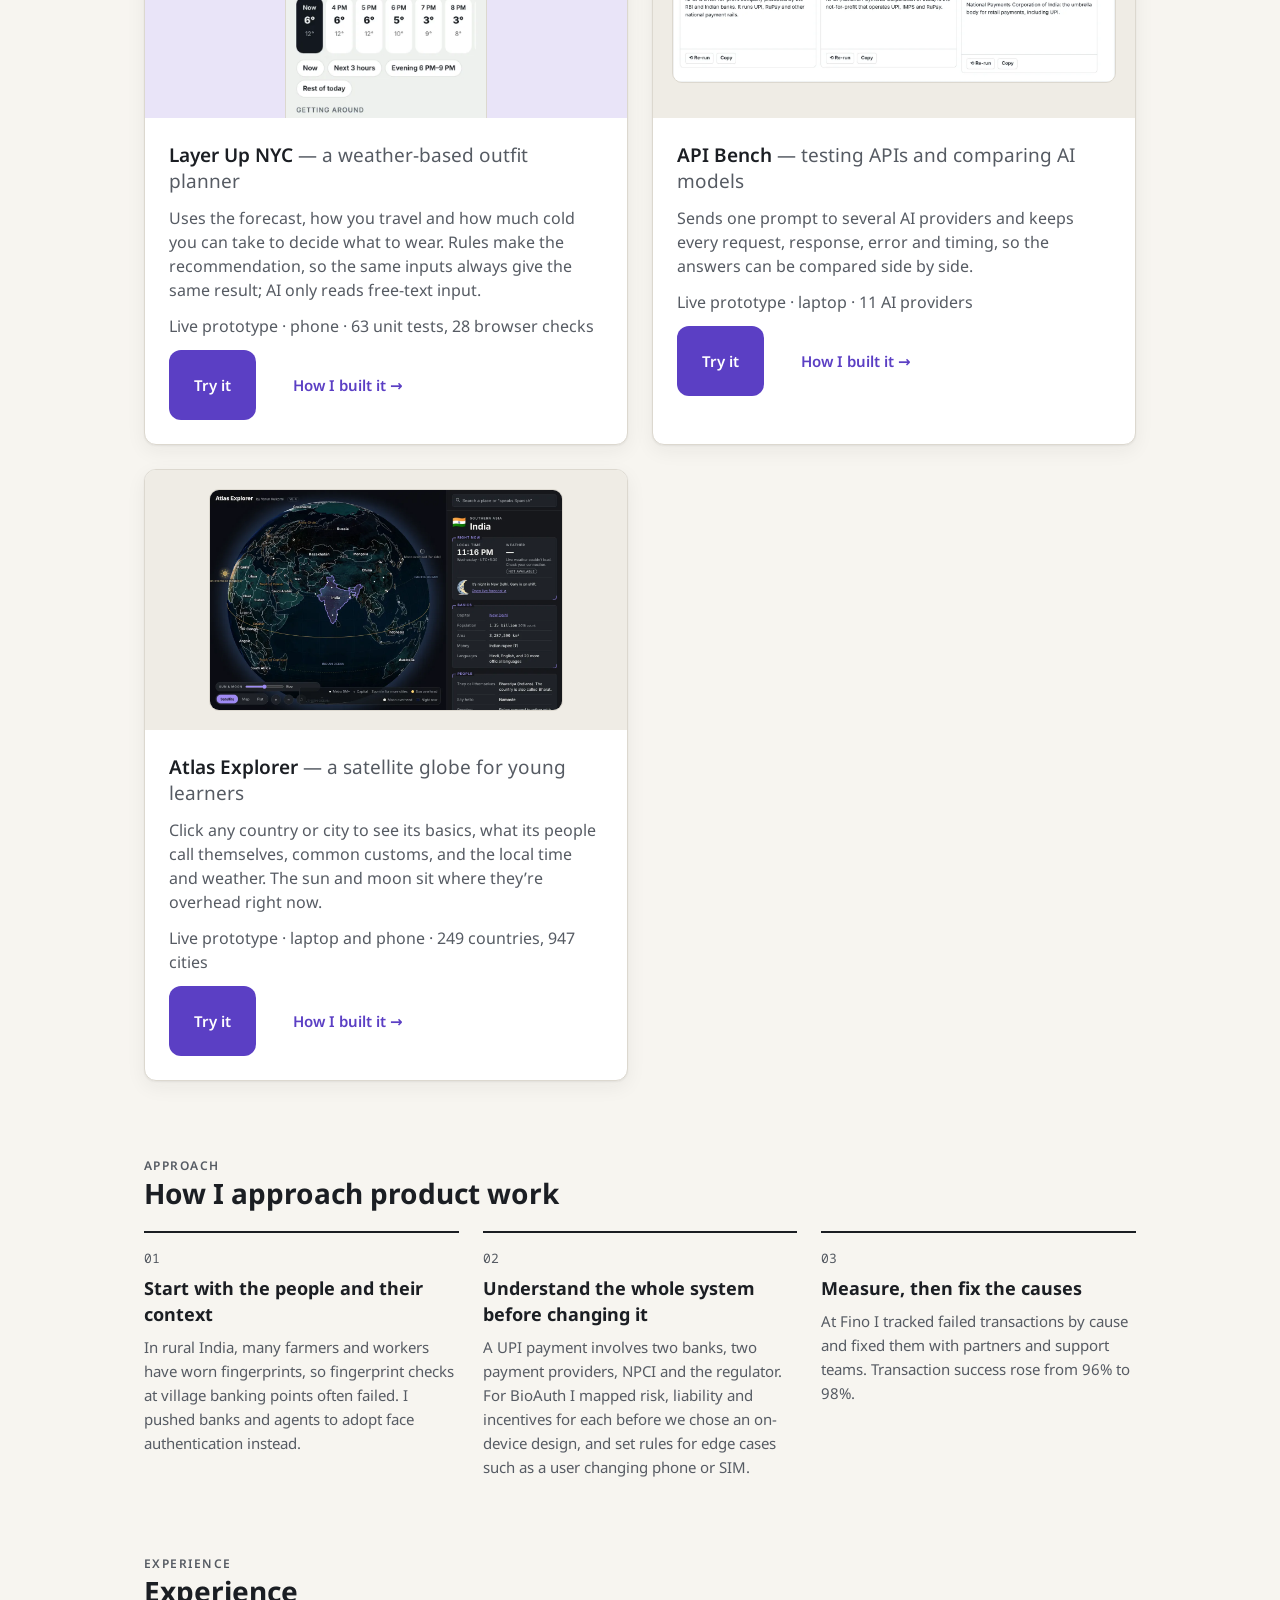
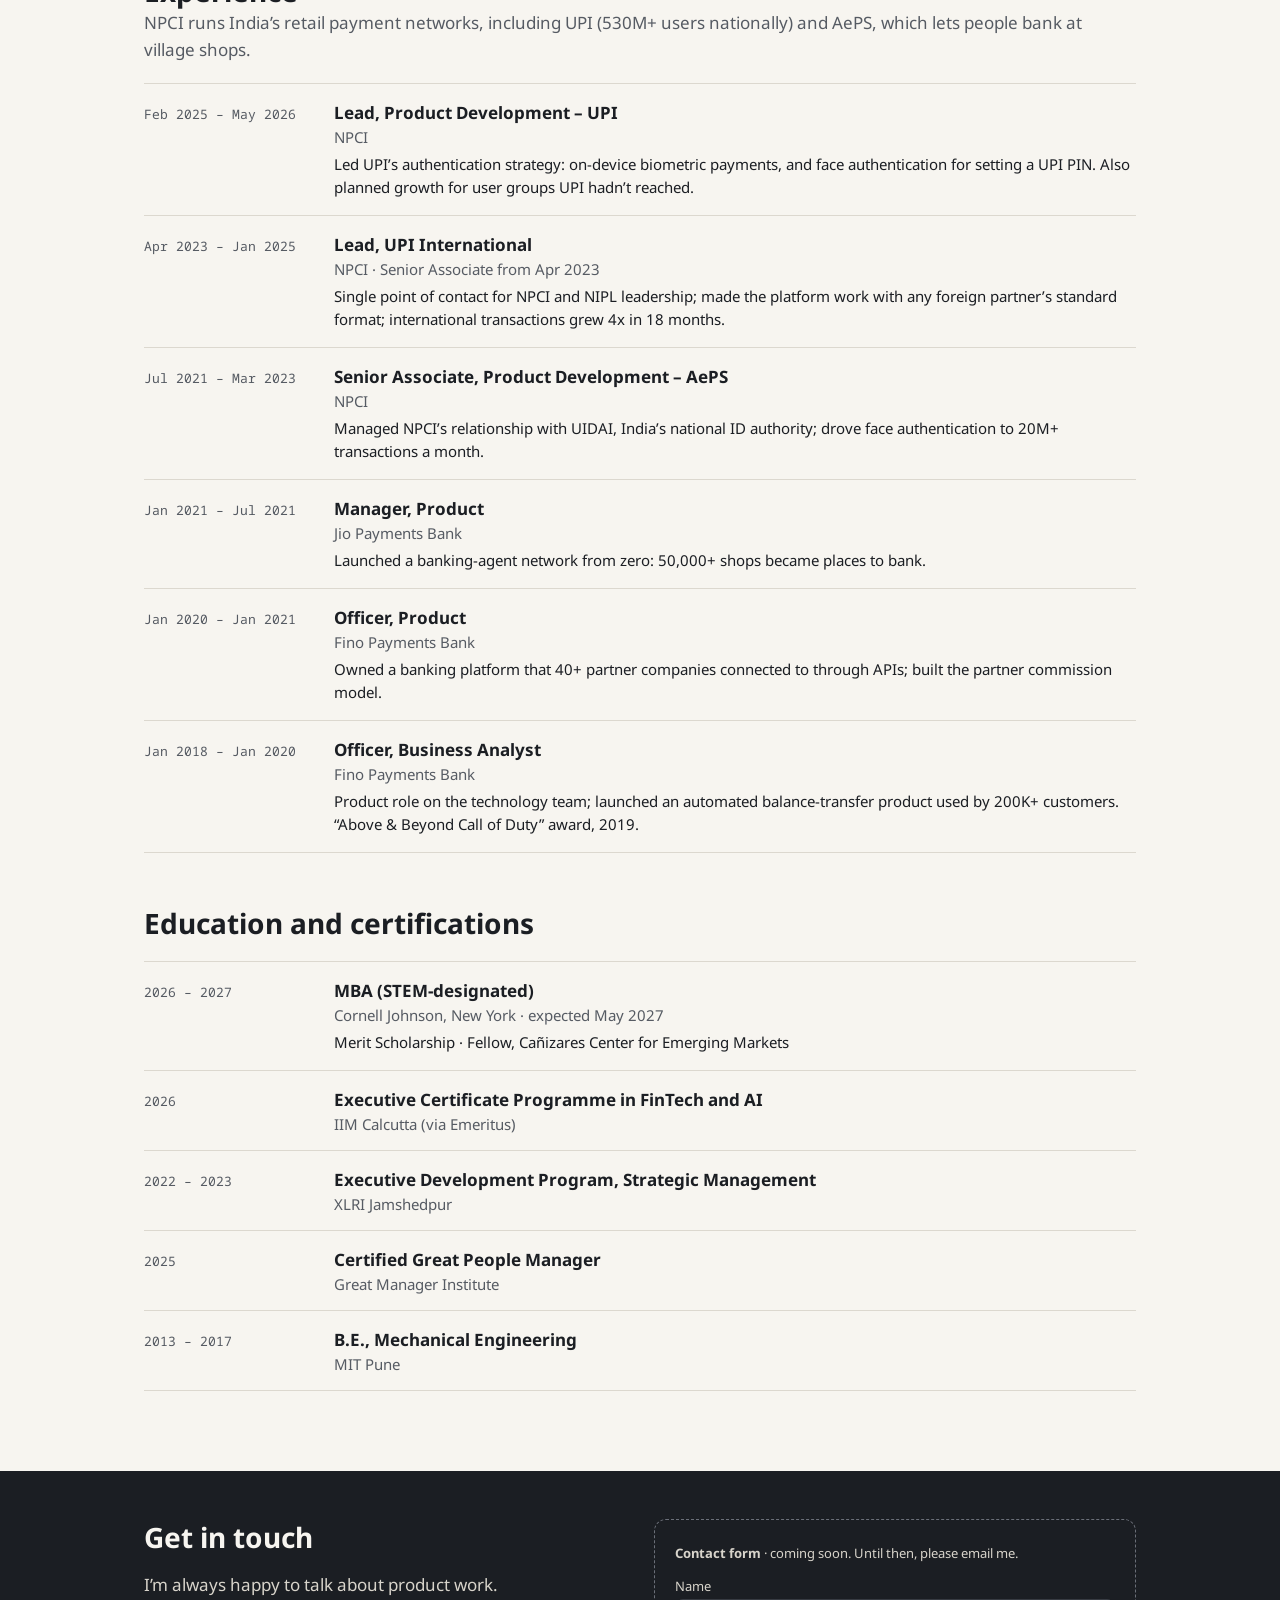
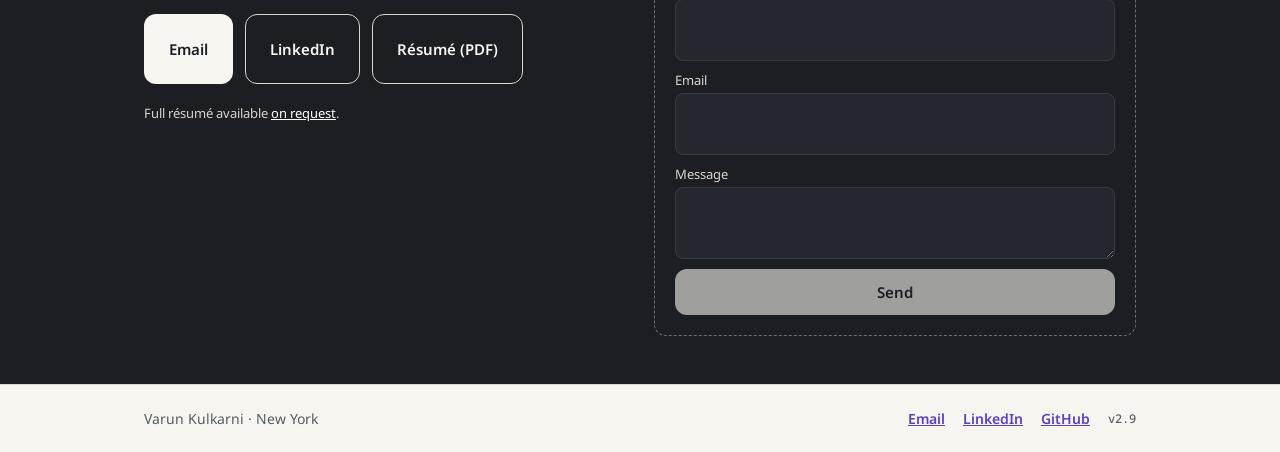
==== commit f751320d: "Website v2.9: add Atlas Explorer project card and case-study page Co-Authored-By: Claude Opus 5.5 <n" ====
--- a/index.html
+++ b/index.html
@@ -45,7 +45,7 @@
 </div></section>
 
 <section id="projects" class="wrap stack section" aria-labelledby="projects-title">
-<div><span class="vk-eyebrow">Selected projects</span><h2 id="projects-title">Selected projects</h2><p class="muted">Small tools I build to stay hands-on with AI and APIs. Both are live prototypes.</p></div>
+<div><span class="vk-eyebrow">Selected projects</span><h2 id="projects-title">Selected projects</h2><p class="muted">Small tools I build to stay hands-on with AI and APIs. All three are live prototypes.</p></div>
 <div class="cards">
 <article class="vk-card vk-card--raised proj">
 <div class="shot shot--phone"><img src="/img/layer-up-today.webp" alt="Layer Up NYC on a phone: feels-like 6°, an hourly strip and today's outfit"></div>
@@ -62,6 +62,14 @@
 <p>Sends one prompt to several AI providers and keeps every request, response, error and timing, so the answers can be compared side by side.</p>
 <p class="muted small">Live prototype · laptop · 11 AI providers</p>
 <div class="actions"><a class="vk-btn vk-btn--primary" href="https://varunkulkarni0995-svg.github.io/api-bench/compare.html">Try it</a><a class="vk-btn vk-btn--ghost" href="/api-bench.html">How I built it →</a></div>
+</div></article>
+<article class="vk-card vk-card--raised proj">
+<div class="shot"><img loading="lazy" src="/img/atlas-explorer-india.webp" alt="Atlas Explorer: a satellite globe at night with India selected, and a panel showing its local time, capital, population and languages"></div>
+<div class="projbody">
+<h3>Atlas Explorer <span class="muted thin">— a satellite globe for young learners</span></h3>
+<p>Click any country or city to see its basics, what its people call themselves, common customs, and the local time and weather. The sun and moon sit where they’re overhead right now.</p>
+<p class="muted small">Live prototype · laptop and phone · 249 countries, 947 cities</p>
+<div class="actions"><a class="vk-btn vk-btn--primary" href="https://varunkulkarni0995-svg.github.io/atlas-explorer/">Try it</a><a class="vk-btn vk-btn--ghost" href="/atlas-explorer.html">How I built it →</a></div>
 </div></article>
 </div>
 </section>
@@ -98,7 +106,7 @@
 </main>
 <footer class="foot"><div class="wrap footrow">
 <span class="muted">Varun Kulkarni · New York</span>
-<span class="footlinks"><a href="mailto:varunkulkarni0995@gmail.com">Email</a><a href="https://www.linkedin.com/in/vkulkarnipm">LinkedIn</a><a href="https://github.com/varunkulkarni0995-svg">GitHub</a><span class="ver">v2.8</span></span>
+<span class="footlinks"><a href="mailto:varunkulkarni0995@gmail.com">Email</a><a href="https://www.linkedin.com/in/vkulkarnipm">LinkedIn</a><a href="https://github.com/varunkulkarni0995-svg">GitHub</a><span class="ver">v2.9</span></span>
 </div></footer>
 </div>
 </body>
